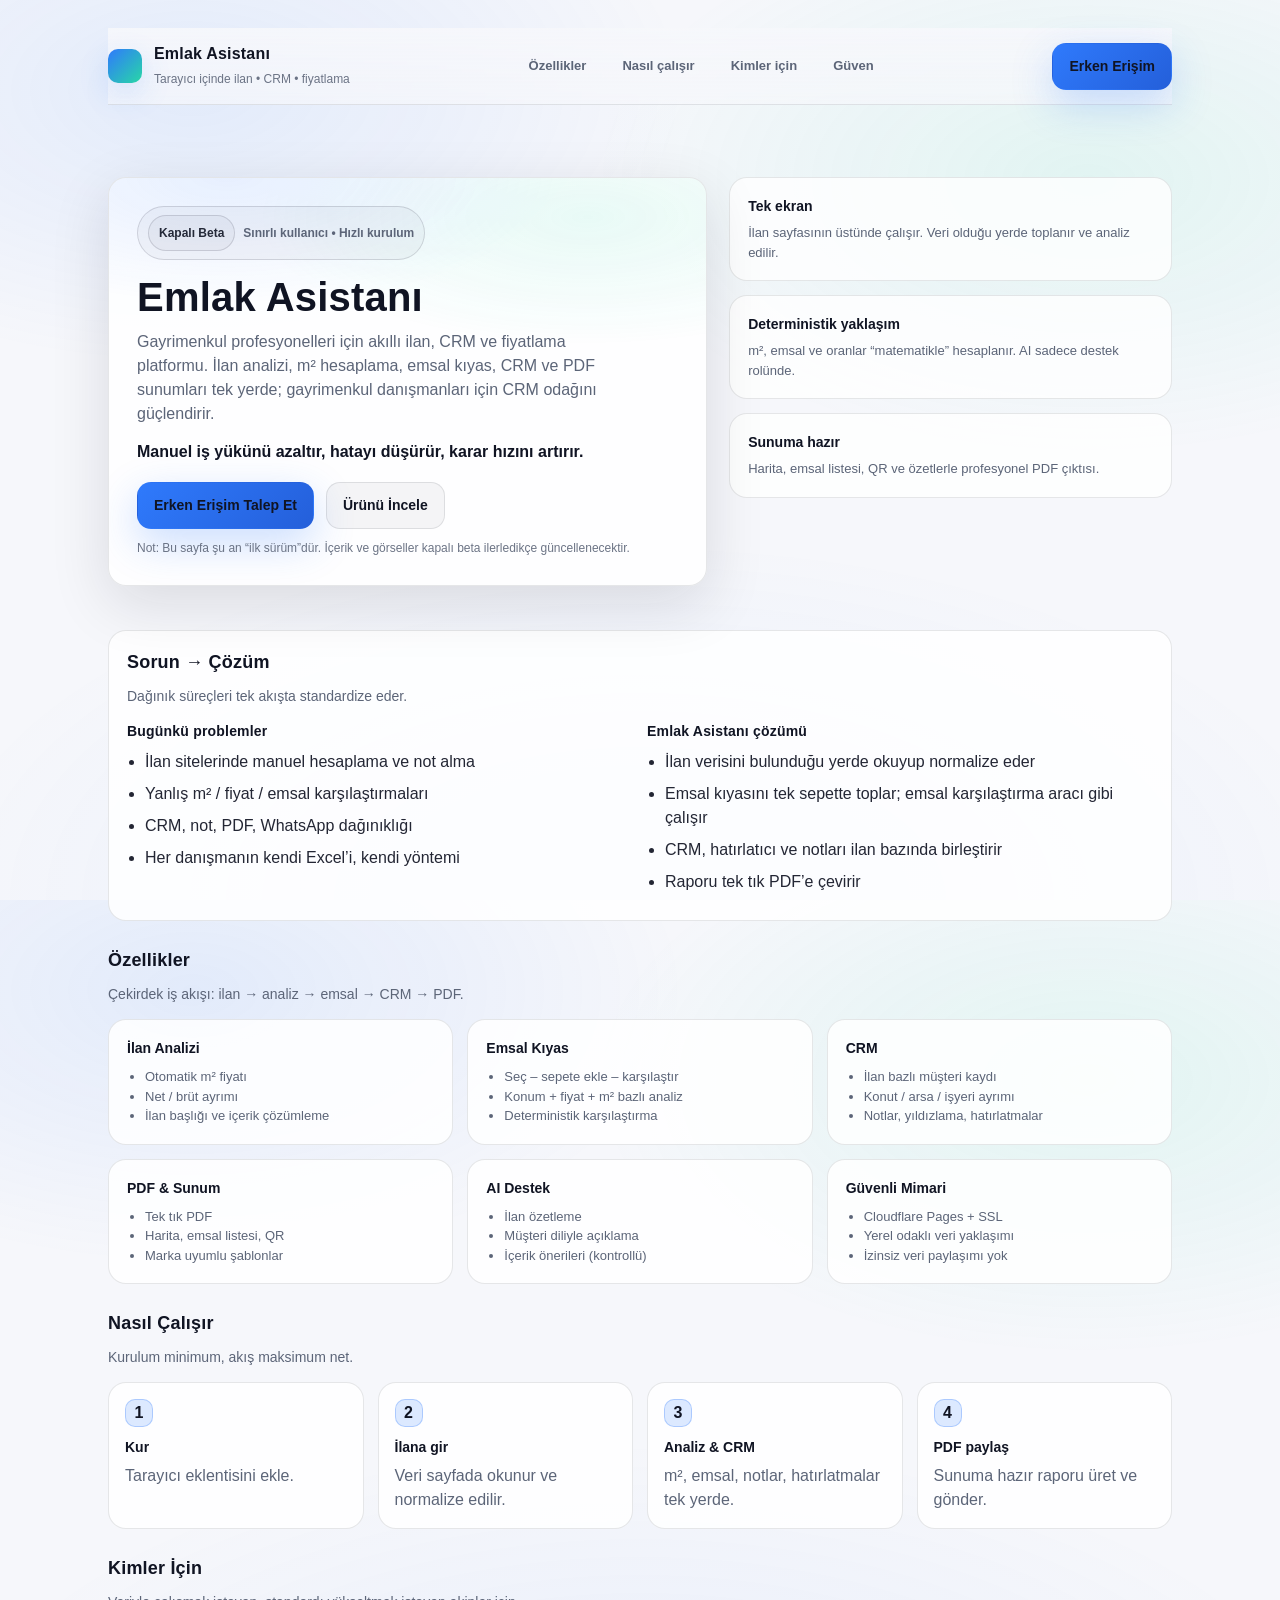
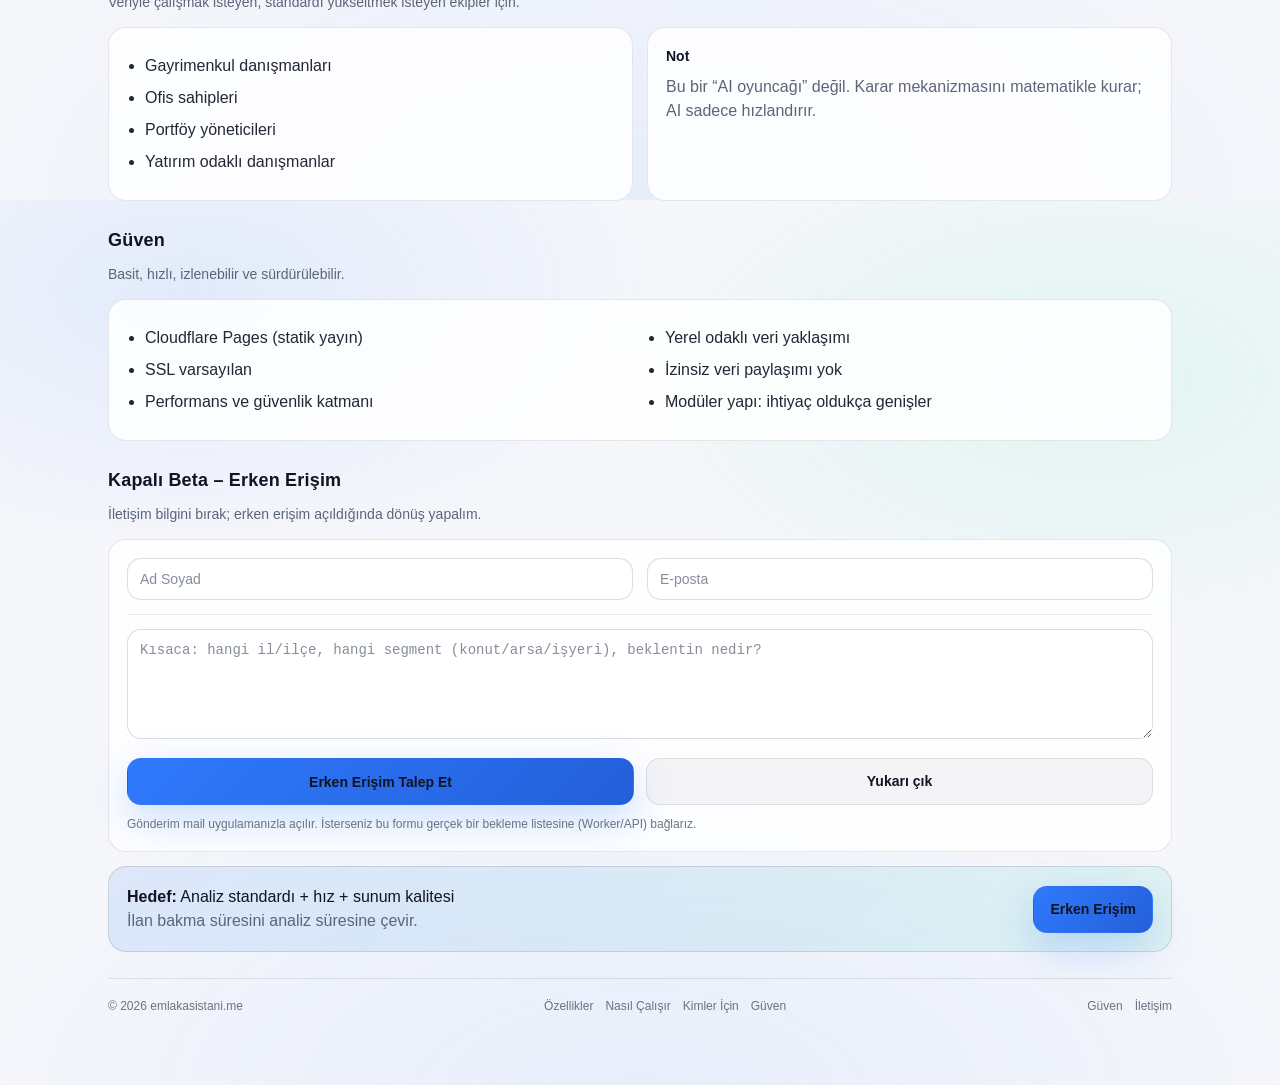
==== index.html @ 58b3f4b3 "Update index.html" ====
<!doctype html>
<html lang="tr">
<head>
  <meta charset="utf-8" />
  <meta name="viewport" content="width=device-width, initial-scale=1" />
  <title>Emlak Asistanı | Gayrimenkul Profesyonelleri için İlan, CRM ve Fiyatlama</title>
  <meta name="description" content="Emlak Asistanı: ilan analizi, m² hesaplama, emsal kıyas, CRM ve PDF sunumları tek yerde. Tarayıcı içinde, hızlı ve veri odaklı." />
  <link rel="canonical" href="https://emlakasistani.me/" />
  <meta name="robots" content="index,follow,max-image-preview:large" />
  <meta name="referrer" content="strict-origin-when-cross-origin" />
  <meta name="format-detection" content="telephone=no" />
  <link rel="alternate" href="https://emlakasistani.me/" hreflang="tr-TR" />
  <link rel="alternate" href="https://emlakasistani.me/" hreflang="x-default" />
  <meta property="og:locale" content="tr_TR" />
  <meta property="og:type" content="website" />
  <meta property="og:site_name" content="Emlak Asistanı" />
  <meta property="og:title" content="Emlak Asistanı | Gayrimenkul Profesyonelleri için İlan, CRM ve Fiyatlama" />
  <meta property="og:description" content="Emlak Asistanı: ilan analizi, m² hesaplama, emsal kıyas, CRM ve PDF sunumları tek yerde. Tarayıcı içinde, hızlı ve veri odaklı." />
  <meta property="og:url" content="https://emlakasistani.me/" />
  <meta property="og:image" content="https://emlakasistani.me/og.svg" />
  <meta property="og:image:type" content="image/svg+xml" />
  <meta property="og:image:width" content="1200" />
  <meta property="og:image:height" content="630" />
  <meta name="twitter:card" content="summary_large_image" />
  <meta name="twitter:title" content="Emlak Asistanı | Gayrimenkul Profesyonelleri için İlan, CRM ve Fiyatlama" />
  <meta name="twitter:description" content="Emlak Asistanı: ilan analizi, m² hesaplama, emsal kıyas, CRM ve PDF sunumları tek yerde. Tarayıcı içinde, hızlı ve veri odaklı." />
  <meta name="twitter:image" content="https://emlakasistani.me/og.svg" />
  <link rel="icon" href="/favicon.svg" type="image/svg+xml" />
  <link rel="icon" href="/favicon.ico" sizes="any" />
  <link rel="apple-touch-icon" href="/apple-touch-icon.svg" />
  <link rel="manifest" href="/site.webmanifest" />
  <meta name="theme-color" content="#f6f7fb" />
  <script type="application/ld+json">
    {
      "@context": "https://schema.org",
      "@type": "SoftwareApplication",
      "name": "Emlak Asistanı",
      "applicationCategory": "BusinessApplication",
      "operatingSystem": "Web",
      "description": "Emlak Asistanı: ilan analizi, m² hesaplama, emsal kıyas, CRM ve PDF sunumları tek yerde. Tarayıcı içinde, hızlı ve veri odaklı.",
      "url": "https://emlakasistani.me/",
      "offers": {
        "@type": "Offer",
        "price": "0",
        "priceCurrency": "TRY"
      },
      "publisher": {
        "@type": "Organization",
        "name": "Emlak Asistanı",
        "url": "https://emlakasistani.me/"
      }
    }
  </script>
  <style>
    :root{
      --bg:#f6f7fb;
      --card:#ffffff;
      --muted:#5c6578;
      --text:#101423;
      --line:rgba(16,20,35,.10);
      --accent:#2f7afc;
      --accent2:#28d7a6;
      --shadow:0 18px 60px rgba(16,20,35,.12);
      --radius:18px;
      --max:1100px;
    }
    *{box-sizing:border-box}
    html,body{height:100%}
    body{
      margin:0;
      font-family:-apple-system,BlinkMacSystemFont,"Segoe UI",Roboto,Arial,sans-serif;
      color:var(--text);
      background:
        radial-gradient(900px 500px at 15% 10%, rgba(47,122,252,.10), transparent 55%),
        radial-gradient(900px 500px at 85% 20%, rgba(40,215,166,.10), transparent 55%),
        radial-gradient(1200px 600px at 50% 100%, rgba(47,122,252,.08), transparent 60%),
        var(--bg);
      line-height:1.5;
    }
    a{color:inherit}
    .wrap{max-width:var(--max); margin:0 auto; padding:28px 18px 70px}
    header{
      display:flex; align-items:center; justify-content:space-between; gap:16px;
      position:sticky; top:0; z-index:20;
      padding:14px 0;
      backdrop-filter: blur(10px);
      background: linear-gradient(180deg, rgba(246,247,251,.92), rgba(246,247,251,.7));
      border-bottom:1px solid var(--line);
    }
    .brand{display:flex; align-items:center; gap:12px; text-decoration:none}
    .logo{
      width:34px; height:34px; border-radius:10px;
      background: linear-gradient(135deg, var(--accent), var(--accent2));
      box-shadow: 0 10px 30px rgba(47,122,252,.18);
    }
    .brand b{letter-spacing:.2px}
    nav{display:flex; gap:14px; align-items:center}
    nav a{
      text-decoration:none; color:var(--muted);
      font-weight:600; font-size:13px;
      padding:8px 10px; border-radius:12px;
      border:1px solid transparent;
    }
    nav a:hover{color:var(--text); border-color:var(--line); background:rgba(16,20,35,.04)}
    .btn{
      display:inline-flex; align-items:center; justify-content:center; gap:8px;
      text-decoration:none; font-weight:800;
      padding:12px 16px; border-radius:14px;
      border:1px solid var(--line);
      background: rgba(16,20,35,.04);
      color:var(--text);
      cursor:pointer;
      transition: transform .15s ease, background .15s ease, border-color .15s ease;
      font-size:14px;
      white-space:nowrap;
    }
    .btn:hover{transform: translateY(-1px); border-color:rgba(16,20,35,.22); background:rgba(16,20,35,.08)}
    .btn.primary{
      background: linear-gradient(135deg, var(--accent), #245fda);
      border-color: transparent;
      box-shadow: 0 14px 40px rgba(47,122,252,.25);
    }
    .btn.primary:hover{background: linear-gradient(135deg, #4a8bff, #245fda)}
    .hero{
      padding:46px 0 26px;
      display:grid; grid-template-columns: 1.15fr .85fr;
      gap:22px; align-items:stretch;
    }
    .hero-card{
      background: rgba(255,255,255,.85);
      border:1px solid var(--line);
      border-radius:var(--radius);
      box-shadow:var(--shadow);
      padding:28px;
      position:relative;
      overflow:hidden;
    }
    .hero-card:before{
      content:"";
      position:absolute; inset:-2px;
      background: radial-gradient(600px 240px at 20% 0%, rgba(47,122,252,.12), transparent 55%),
                  radial-gradient(600px 240px at 80% 10%, rgba(40,215,166,.12), transparent 55%);
      opacity:.85; pointer-events:none;
    }
    .hero-card > *{position:relative}
    .kicker{
      display:inline-flex; gap:8px; align-items:center;
      font-size:12px; font-weight:900;
      color:rgba(16,20,35,.85);
      padding:8px 10px; border-radius:999px;
      border:1px solid rgba(16,20,35,.14);
      background: rgba(16,20,35,.03);
      margin-bottom:14px;
    }
    h1{margin:0 0 10px; font-size:40px; line-height:1.15; letter-spacing:.2px}
    .sub{margin:0 0 14px; color:var(--muted); font-size:16px; max-width:56ch}
    .value{margin:0 0 18px; font-weight:800; font-size:16px}
    .cta-row{display:flex; gap:12px; flex-wrap:wrap; align-items:center}
    .note{margin:10px 0 0; color:rgba(92,101,120,.9); font-size:12px}
    .side{
      display:grid; gap:14px;
      align-content:start;
    }
    .mini{
      background: rgba(255,255,255,.8);
      border:1px solid var(--line);
      border-radius:var(--radius);
      padding:18px;
    }
    .mini h3{margin:0 0 6px; font-size:14px}
    .mini p{margin:0; color:var(--muted); font-size:13px}
    .grid{
      display:grid;
      grid-template-columns: repeat(12, 1fr);
      gap:14px;
      margin-top:18px;
    }
    section{margin-top:26px}
    .section-title{
      margin:0 0 10px;
      font-size:18px;
      letter-spacing:.2px;
    }
    .section-sub{margin:0 0 14px; color:var(--muted); font-size:14px}
    .panel{
      background: rgba(255,255,255,.85);
      border:1px solid var(--line);
      border-radius:var(--radius);
      padding:18px;
    }
    .two-col{display:grid; grid-template-columns:1fr 1fr; gap:14px}
    .list{margin:0; padding-left:18px; color:rgba(16,20,35,.92)}
    .list li{margin:8px 0}
    .muted{color:var(--muted)}
    .features{
      grid-column: 1 / -1;
      display:grid;
      grid-template-columns: repeat(3, 1fr);
      gap:14px;
    }
    .feat{
      background: rgba(255,255,255,.85);
      border:1px solid var(--line);
      border-radius:var(--radius);
      padding:18px;
    }
    .feat h3{margin:0 0 8px; font-size:14px}
    .feat ul{margin:0; padding-left:18px; color:var(--muted); font-size:13px}
    .quote{
      border-left:3px solid rgba(47,122,252,.65);
      padding:14px 14px 14px 16px;
      background: rgba(16,20,35,.04);
      border-radius: 14px;
      margin-top:12px;
      font-weight:900;
    }
    .steps{
      display:grid; grid-template-columns: repeat(4,1fr); gap:14px;
    }
    .step{background: rgba(255,255,255,.85); border:1px solid var(--line); border-radius:var(--radius); padding:16px}
    .step h3{margin:0; font-size:14px}
    .badge{
      display:inline-flex; align-items:center; justify-content:center;
      width:28px; height:28px; border-radius:10px;
      background: rgba(47,122,252,.16);
      border:1px solid rgba(47,122,252,.28);
      font-weight:900;
      margin-bottom:10px;
    }
    .cta2{
      display:flex; align-items:center; justify-content:space-between; gap:14px;
      padding:18px;
      background: linear-gradient(135deg, rgba(47,122,252,.12), rgba(40,215,166,.10));
      border:1px solid rgba(16,20,35,.12);
      border-radius:var(--radius);
    }
    footer{
      margin-top:26px;
      padding-top:18px;
      border-top:1px solid var(--line);
      display:flex; flex-wrap:wrap; gap:10px; align-items:center; justify-content:space-between;
      color:rgba(92,101,120,.9);
      font-size:12px;
    }
    .links{display:flex; gap:12px; flex-wrap:wrap}
    .links a{color:rgba(92,101,120,.9); text-decoration:none}
    .links a:hover{color:var(--text)}
    .small{font-size:12px; color:rgba(92,101,120,.9)}
    .pill{
      display:inline-flex; align-items:center; gap:8px;
      padding:8px 10px; border-radius:999px;
      border:1px solid rgba(16,20,35,.14);
      background: rgba(16,20,35,.03);
      color:rgba(16,20,35,.9);
      font-size:12px; font-weight:800;
    }
    .panel h3{margin:0; font-size:14px}
    .divider{height:1px; background:var(--line); margin:14px 0}
    .contact{
      display:grid; grid-template-columns: 1fr 1fr; gap:14px;
    }
    .input{
      width:100%;
      padding:12px 12px;
      border-radius:14px;
      border:1px solid rgba(16,20,35,.14);
      background: rgba(255,255,255,.9);
      color:var(--text);
      outline:none;
      font-size:14px;
    }
    .input::placeholder{color:rgba(92,101,120,.75)}
    .form-row{display:flex; gap:12px; flex-wrap:wrap}
    .form-row > *{flex:1}
    .msg{
      min-height:110px;
      resize:vertical;
    }
    @media (max-width: 980px){
      .hero{grid-template-columns:1fr; padding-top:28px}
      .features{grid-template-columns:1fr}
      .two-col{grid-template-columns:1fr}
      .steps{grid-template-columns:1fr 1fr}
      .contact{grid-template-columns:1fr}
      header{position:relative}
      nav{display:none}
      h1{font-size:34px}
    }
  </style>
</head>

<body>
  <div class="wrap">
    <header>
      <a class="brand" href="#top" aria-label="Emlak Asistanı">
        <span class="logo" aria-hidden="true"></span>
        <div>
          <b>Emlak Asistanı</b><br />
          <span class="small">Tarayıcı içinde ilan • CRM • fiyatlama</span>
        </div>
      </a>

      <nav aria-label="Ana Navigasyon">
        <a href="#ozellikler">Özellikler</a>
        <a href="#nasil-calisir">Nasıl çalışır</a>
        <a href="#kimler-icin">Kimler için</a>
        <a href="#guven">Güven</a>
      </nav>

      <a class="btn primary" href="#erken-erisim" aria-label="Emlak Asistanı erken erişim talebi">Erken Erişim</a>
    </header>

    <main id="top">
      <section class="hero">
        <div class="hero-card">
          <div class="kicker">
            <span class="pill">Kapalı Beta</span>
            <span class="muted">Sınırlı kullanıcı • Hızlı kurulum</span>
          </div>

          <h1>Emlak Asistanı</h1>
          <p class="sub">
            Gayrimenkul profesyonelleri için akıllı ilan, CRM ve fiyatlama platformu.
            İlan analizi, m² hesaplama, emsal kıyas, CRM ve PDF sunumları tek yerde; gayrimenkul danışmanları için CRM odağını güçlendirir.
          </p>

          <p class="value">Manuel iş yükünü azaltır, hatayı düşürür, karar hızını artırır.</p>

          <div class="cta-row">
            <a class="btn primary" href="#erken-erisim" aria-label="Emlak Asistanı erken erişim talebi">Erken Erişim Talep Et</a>
            <a class="btn" href="#ozellikler">Ürünü İncele</a>
          </div>
          <p class="note">Not: Bu sayfa şu an “ilk sürüm”dür. İçerik ve görseller kapalı beta ilerledikçe güncellenecektir.</p>
        </div>

        <aside class="side" aria-label="Hızlı özet">
          <div class="mini">
            <h3>Tek ekran</h3>
            <p>İlan sayfasının üstünde çalışır. Veri olduğu yerde toplanır ve analiz edilir.</p>
          </div>
          <div class="mini">
            <h3>Deterministik yaklaşım</h3>
            <p>m², emsal ve oranlar “matematikle” hesaplanır. AI sadece destek rolünde.</p>
          </div>
          <div class="mini">
            <h3>Sunuma hazır</h3>
            <p>Harita, emsal listesi, QR ve özetlerle profesyonel PDF çıktısı.</p>
          </div>
        </aside>
      </section>

      <section class="grid" id="problem-cozum">
        <div class="panel" style="grid-column: 1 / -1;">
          <h2 class="section-title">Sorun → Çözüm</h2>
          <p class="section-sub">Dağınık süreçleri tek akışta standardize eder.</p>

          <div class="two-col">
            <div>
              <h3 class="section-title" style="font-size:14px; margin-top:0;">Bugünkü problemler</h3>
              <ul class="list">
                <li>İlan sitelerinde manuel hesaplama ve not alma</li>
                <li>Yanlış m² / fiyat / emsal karşılaştırmaları</li>
                <li>CRM, not, PDF, WhatsApp dağınıklığı</li>
                <li>Her danışmanın kendi Excel’i, kendi yöntemi</li>
              </ul>
            </div>
            <div>
              <h3 class="section-title" style="font-size:14px; margin-top:0;">Emlak Asistanı çözümü</h3>
              <ul class="list">
                <li>İlan verisini bulunduğu yerde okuyup normalize eder</li>
                <li>Emsal kıyasını tek sepette toplar; emsal karşılaştırma aracı gibi çalışır</li>
                <li>CRM, hatırlatıcı ve notları ilan bazında birleştirir</li>
                <li>Raporu tek tık PDF’e çevirir</li>
              </ul>
            </div>
          </div>
        </div>
      </section>

      <section id="ozellikler">
        <h2 class="section-title">Özellikler</h2>
        <p class="section-sub">Çekirdek iş akışı: ilan → analiz → emsal → CRM → PDF.</p>

        <div class="features">
          <div class="feat">
            <h3>İlan Analizi</h3>
            <ul>
              <li>Otomatik m² fiyatı</li>
              <li>Net / brüt ayrımı</li>
              <li>İlan başlığı ve içerik çözümleme</li>
            </ul>
          </div>

          <div class="feat">
            <h3>Emsal Kıyas</h3>
            <ul>
              <li>Seç – sepete ekle – karşılaştır</li>
              <li>Konum + fiyat + m² bazlı analiz</li>
              <li>Deterministik karşılaştırma</li>
            </ul>
          </div>

          <div class="feat">
            <h3>CRM</h3>
            <ul>
              <li>İlan bazlı müşteri kaydı</li>
              <li>Konut / arsa / işyeri ayrımı</li>
              <li>Notlar, yıldızlama, hatırlatmalar</li>
            </ul>
          </div>

          <div class="feat">
            <h3>PDF & Sunum</h3>
            <ul>
              <li>Tek tık PDF</li>
              <li>Harita, emsal listesi, QR</li>
              <li>Marka uyumlu şablonlar</li>
            </ul>
          </div>

          <div class="feat">
            <h3>AI Destek</h3>
            <ul>
              <li>İlan özetleme</li>
              <li>Müşteri diliyle açıklama</li>
              <li>İçerik önerileri (kontrollü)</li>
            </ul>
          </div>

          <div class="feat">
            <h3>Güvenli Mimari</h3>
            <ul>
              <li>Cloudflare Pages + SSL</li>
              <li>Yerel odaklı veri yaklaşımı</li>
              <li>İzinsiz veri paylaşımı yok</li>
            </ul>
          </div>
        </div>
      </section>

      <section id="nasil-calisir">
        <h2 class="section-title">Nasıl Çalışır</h2>
        <p class="section-sub">Kurulum minimum, akış maksimum net.</p>

        <div class="steps">
          <div class="step">
            <div class="badge">1</div>
            <h3>Kur</h3>
            <p class="muted" style="margin:6px 0 0;">Tarayıcı eklentisini ekle.</p>
          </div>
          <div class="step">
            <div class="badge">2</div>
            <h3>İlana gir</h3>
            <p class="muted" style="margin:6px 0 0;">Veri sayfada okunur ve normalize edilir.</p>
          </div>
          <div class="step">
            <div class="badge">3</div>
            <h3>Analiz & CRM</h3>
            <p class="muted" style="margin:6px 0 0;">m², emsal, notlar, hatırlatmalar tek yerde.</p>
          </div>
          <div class="step">
            <div class="badge">4</div>
            <h3>PDF paylaş</h3>
            <p class="muted" style="margin:6px 0 0;">Sunuma hazır raporu üret ve gönder.</p>
          </div>
        </div>
      </section>

      <section id="kimler-icin">
        <h2 class="section-title">Kimler İçin</h2>
        <p class="section-sub">Veriyle çalışmak isteyen, standardı yükseltmek isteyen ekipler için.</p>

        <div class="two-col">
          <div class="panel">
            <ul class="list" style="margin:0;">
              <li>Gayrimenkul danışmanları</li>
              <li>Ofis sahipleri</li>
              <li>Portföy yöneticileri</li>
              <li>Yatırım odaklı danışmanlar</li>
            </ul>
          </div>
          <div class="panel">
            <h3>Not</h3>
            <p class="muted" style="margin:8px 0 0;">
              Bu bir “AI oyuncağı” değil. Karar mekanizmasını matematikle kurar; AI sadece hızlandırır.
            </p>
          </div>
        </div>
      </section>

      <section id="guven">
        <h2 class="section-title">Güven</h2>
        <p class="section-sub">Basit, hızlı, izlenebilir ve sürdürülebilir.</p>

        <div class="panel">
          <div class="two-col">
            <div>
              <ul class="list" style="margin:0;">
                <li>Cloudflare Pages (statik yayın)</li>
                <li>SSL varsayılan</li>
                <li>Performans ve güvenlik katmanı</li>
              </ul>
            </div>
            <div>
              <ul class="list" style="margin:0;">
                <li>Yerel odaklı veri yaklaşımı</li>
                <li>İzinsiz veri paylaşımı yok</li>
                <li>Modüler yapı: ihtiyaç oldukça genişler</li>
              </ul>
            </div>
          </div>
        </div>
      </section>

      <section id="erken-erisim">
        <h2 class="section-title">Kapalı Beta – Erken Erişim</h2>
        <p class="section-sub">İletişim bilgini bırak; erken erişim açıldığında dönüş yapalım.</p>

        <!-- Basit form: şimdilik mailto. İstersen sonra gerçek waitlist endpoint'e bağlarız. -->
        <div class="panel">
          <form action="mailto:info@emlakasistani.me" method="post" enctype="text/plain">
            <div class="contact">
              <input class="input" name="name" placeholder="Ad Soyad" />
              <input class="input" name="email" placeholder="E-posta" />
            </div>
            <div class="divider"></div>
            <textarea class="input msg" name="message" placeholder="Kısaca: hangi il/ilçe, hangi segment (konut/arsa/işyeri), beklentin nedir?"></textarea>
            <div class="form-row" style="margin-top:12px;">
              <button class="btn primary" type="submit" aria-label="Emlak Asistanı erken erişim talebi">Erken Erişim Talep Et</button>
              <a class="btn" href="#top">Yukarı çık</a>
            </div>
            <p class="note">Gönderim mail uygulamanızla açılır. İsterseniz bu formu gerçek bir bekleme listesine (Worker/API) bağlarız.</p>
          </form>
        </div>

        <div class="cta2" style="margin-top:14px;">
          <div>
            <b>Hedef:</b> Analiz standardı + hız + sunum kalitesi<br />
            <span class="muted">İlan bakma süresini analiz süresine çevir.</span>
          </div>
          <a class="btn primary" href="#erken-erisim" aria-label="Emlak Asistanı erken erişim talebi">Erken Erişim</a>
        </div>
      </section>
    </main>

    <footer>
      <div>© <span id="y"></span> emlakasistani.me</div>
      <div class="links" aria-label="Hızlı Linkler">
        <a href="#ozellikler">Özellikler</a>
        <a href="#nasil-calisir">Nasıl Çalışır</a>
        <a href="#kimler-icin">Kimler İçin</a>
        <a href="#guven">Güven</a>
      </div>
      <div class="links">
        <a href="#guven">Güven</a>
        <a href="#erken-erisim">İletişim</a>
      </div>
    </footer>
  </div>

  <script>
    document.getElementById("y").textContent = new Date().getFullYear();
  </script>
  <noscript>
    <p>Emlak Asistanı, gayrimenkul profesyonelleri için ilan analizi, emsal karşılaştırma ve CRM aracıdır.</p>
  </noscript>
</body>
</html>
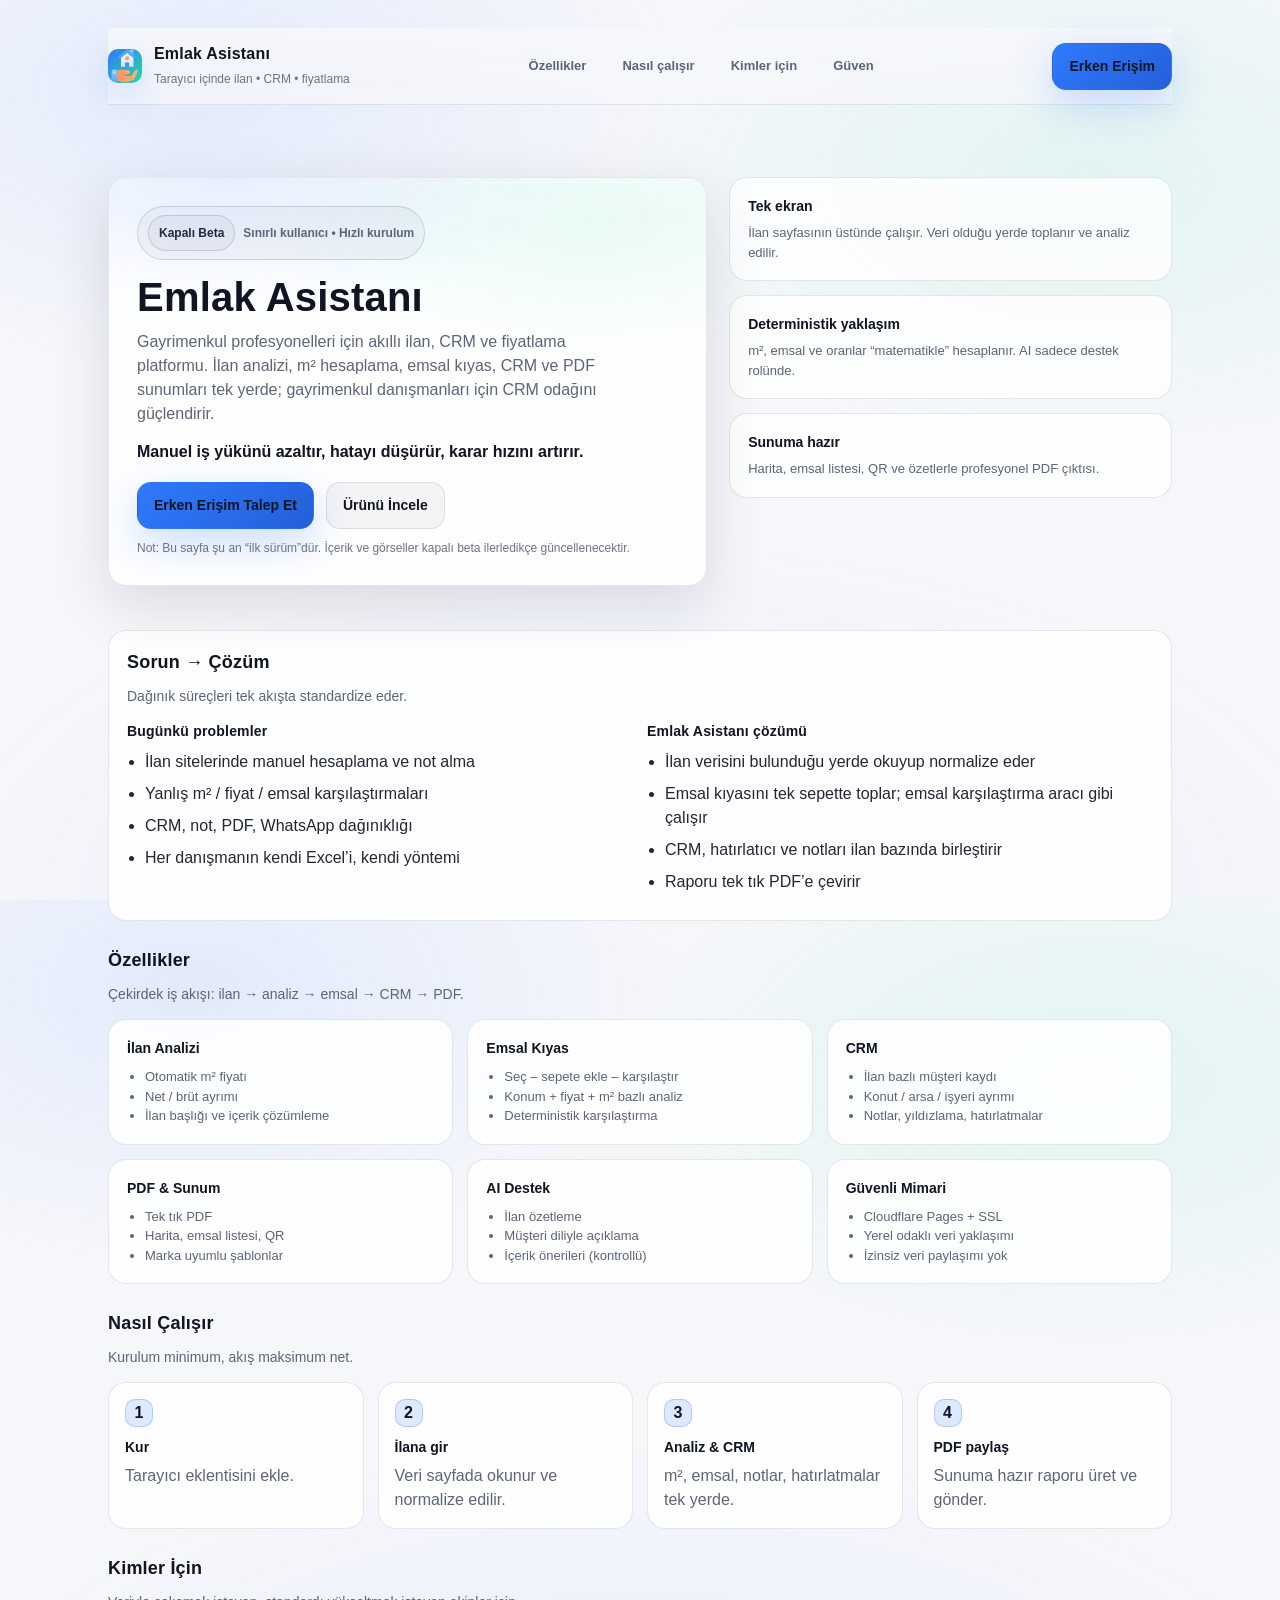
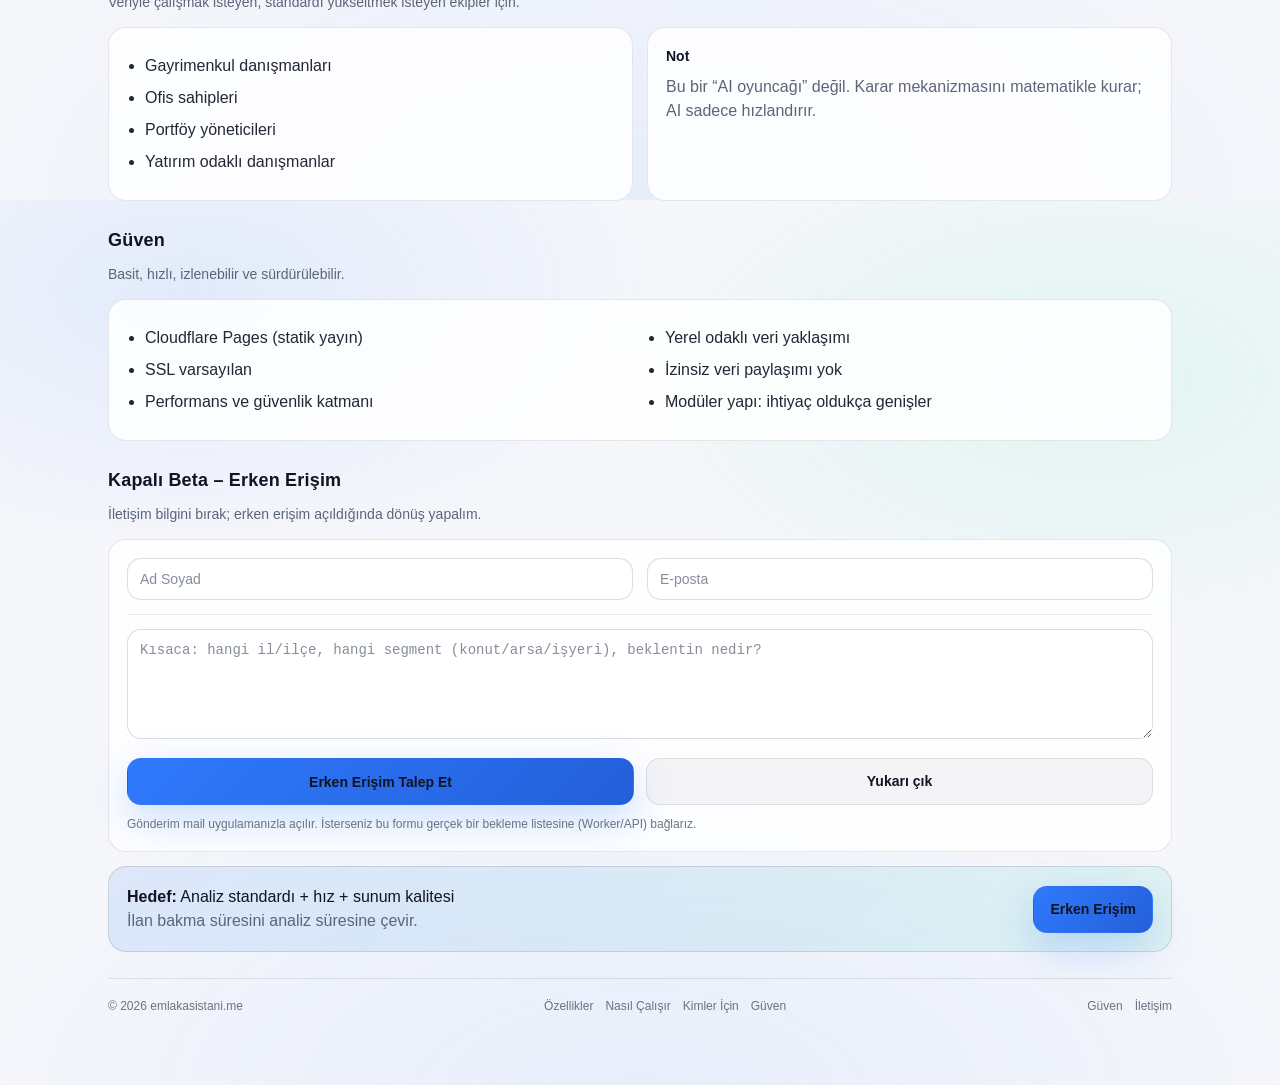
==== commit 81b99ec4: "Replace logo span with image in header" ====
--- a/index.html
+++ b/index.html
@@ -293,7 +293,7 @@
   <div class="wrap">
     <header>
       <a class="brand" href="#top" aria-label="Emlak Asistanı">
-        <span class="logo" aria-hidden="true"></span>
+        <img class="logo" src="/favicon.ico" alt="Emlak Asistanı logosu" width="34" height="34" />
         <div>
           <b>Emlak Asistanı</b><br />
           <span class="small">Tarayıcı içinde ilan • CRM • fiyatlama</span>
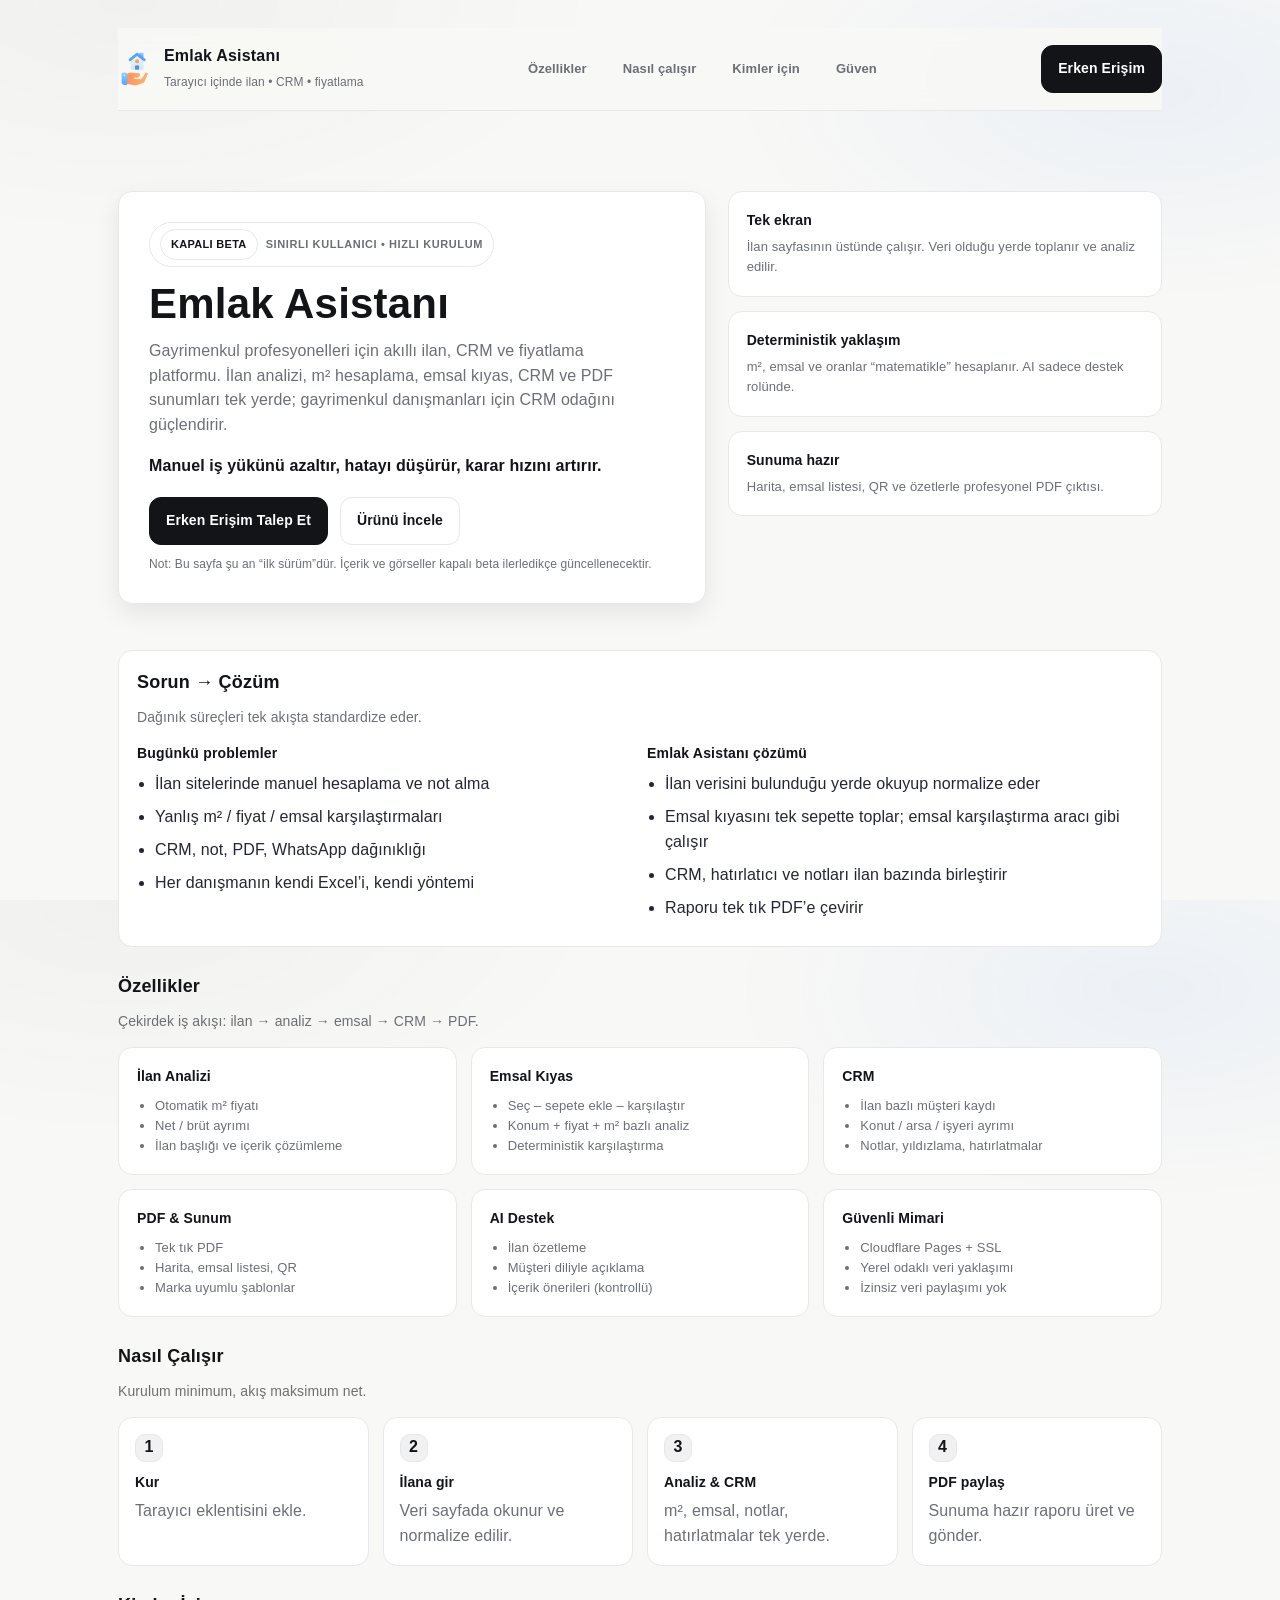
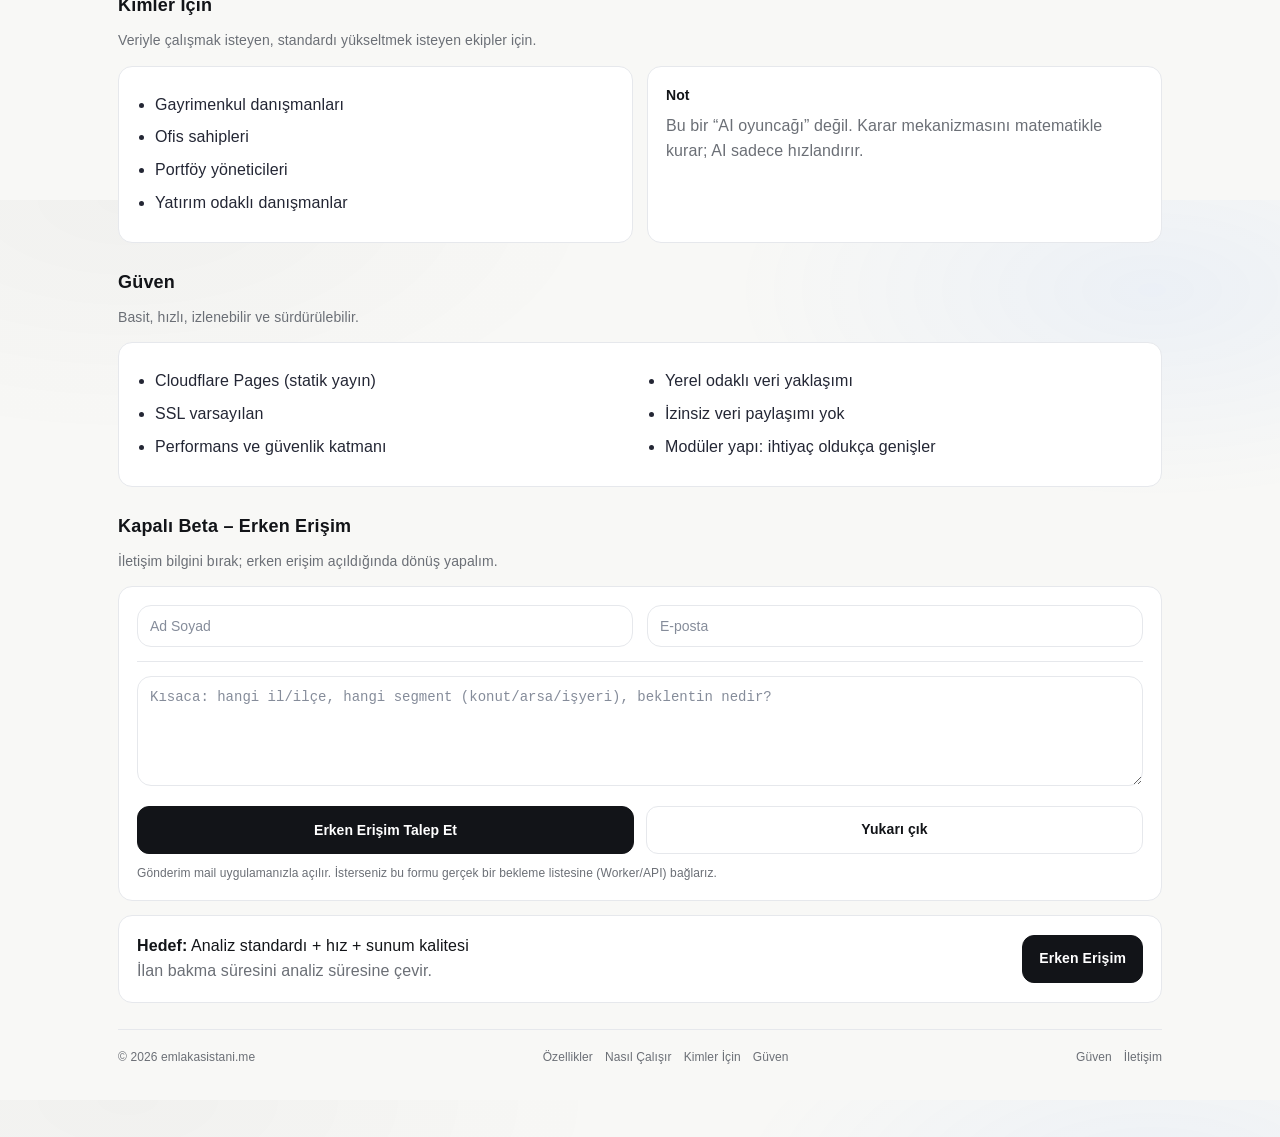
==== commit 658ceed8: "Refactor styles in index.html for design consistency Updated various CSS variables and styles for im" ====
--- a/index.html
+++ b/index.html
@@ -53,116 +53,111 @@
   </script>
   <style>
     :root{
-      --bg:#f6f7fb;
+      --bg:#f8f8f6;
       --card:#ffffff;
-      --muted:#5c6578;
-      --text:#101423;
-      --line:rgba(16,20,35,.10);
-      --accent:#2f7afc;
-      --accent2:#28d7a6;
-      --shadow:0 18px 60px rgba(16,20,35,.12);
-      --radius:18px;
-      --max:1100px;
+      --muted:#6b6f76;
+      --text:#121418;
+      --line:#e6e8ec;
+      --accent:#121418;
+      --accent2:#2f7afc;
+      --shadow:0 10px 24px rgba(18,20,24,.08);
+      --radius:14px;
+      --max:1080px;
     }
     *{box-sizing:border-box}
     html,body{height:100%}
     body{
       margin:0;
-      font-family:-apple-system,BlinkMacSystemFont,"Segoe UI",Roboto,Arial,sans-serif;
+      font-family:"Space Grotesk","Sora","IBM Plex Sans","Helvetica Neue",sans-serif;
       color:var(--text);
       background:
-        radial-gradient(900px 500px at 15% 10%, rgba(47,122,252,.10), transparent 55%),
-        radial-gradient(900px 500px at 85% 20%, rgba(40,215,166,.10), transparent 55%),
-        radial-gradient(1200px 600px at 50% 100%, rgba(47,122,252,.08), transparent 60%),
+        radial-gradient(800px 400px at 10% 0%, rgba(18,20,24,.03), transparent 60%),
+        radial-gradient(700px 350px at 90% 10%, rgba(47,122,252,.06), transparent 60%),
         var(--bg);
-      line-height:1.5;
+      line-height:1.55;
+      letter-spacing:.1px;
     }
     a{color:inherit}
     .wrap{max-width:var(--max); margin:0 auto; padding:28px 18px 70px}
     header{
       display:flex; align-items:center; justify-content:space-between; gap:16px;
       position:sticky; top:0; z-index:20;
-      padding:14px 0;
-      backdrop-filter: blur(10px);
-      background: linear-gradient(180deg, rgba(246,247,251,.92), rgba(246,247,251,.7));
+      padding:16px 0;
+      backdrop-filter: blur(8px);
+      background: rgba(248,248,246,.86);
       border-bottom:1px solid var(--line);
     }
     .brand{display:flex; align-items:center; gap:12px; text-decoration:none}
     .logo{
       width:34px; height:34px; border-radius:10px;
-      background: linear-gradient(135deg, var(--accent), var(--accent2));
-      box-shadow: 0 10px 30px rgba(47,122,252,.18);
+      background:none;
+      box-shadow:none;
     }
     .brand b{letter-spacing:.2px}
     nav{display:flex; gap:14px; align-items:center}
     nav a{
       text-decoration:none; color:var(--muted);
       font-weight:600; font-size:13px;
-      padding:8px 10px; border-radius:12px;
+      padding:8px 10px; border-radius:10px;
       border:1px solid transparent;
     }
-    nav a:hover{color:var(--text); border-color:var(--line); background:rgba(16,20,35,.04)}
+    nav a:hover{color:var(--text); border-color:var(--line); background:rgba(18,20,24,.04)}
     .btn{
       display:inline-flex; align-items:center; justify-content:center; gap:8px;
       text-decoration:none; font-weight:800;
-      padding:12px 16px; border-radius:14px;
-      border:1px solid var(--line);
-      background: rgba(16,20,35,.04);
+      padding:12px 16px; border-radius:12px;
+      border:1px solid var(--line);
+      background: transparent;
       color:var(--text);
       cursor:pointer;
       transition: transform .15s ease, background .15s ease, border-color .15s ease;
       font-size:14px;
       white-space:nowrap;
     }
-    .btn:hover{transform: translateY(-1px); border-color:rgba(16,20,35,.22); background:rgba(16,20,35,.08)}
+    .btn:hover{transform: translateY(-1px); border-color:#cfd3da; background:rgba(18,20,24,.04)}
     .btn.primary{
-      background: linear-gradient(135deg, var(--accent), #245fda);
-      border-color: transparent;
-      box-shadow: 0 14px 40px rgba(47,122,252,.25);
-    }
-    .btn.primary:hover{background: linear-gradient(135deg, #4a8bff, #245fda)}
+      background: var(--accent);
+      border-color: var(--accent);
+      color:#ffffff;
+      box-shadow:none;
+    }
+    .btn.primary:hover{background:#0b0c0f; border-color:#0b0c0f}
     .hero{
-      padding:46px 0 26px;
+      padding:54px 0 28px;
       display:grid; grid-template-columns: 1.15fr .85fr;
       gap:22px; align-items:stretch;
     }
     .hero-card{
-      background: rgba(255,255,255,.85);
+      background: var(--card);
       border:1px solid var(--line);
       border-radius:var(--radius);
       box-shadow:var(--shadow);
-      padding:28px;
+      padding:30px;
       position:relative;
       overflow:hidden;
     }
-    .hero-card:before{
-      content:"";
-      position:absolute; inset:-2px;
-      background: radial-gradient(600px 240px at 20% 0%, rgba(47,122,252,.12), transparent 55%),
-                  radial-gradient(600px 240px at 80% 10%, rgba(40,215,166,.12), transparent 55%);
-      opacity:.85; pointer-events:none;
-    }
-    .hero-card > *{position:relative}
     .kicker{
       display:inline-flex; gap:8px; align-items:center;
-      font-size:12px; font-weight:900;
-      color:rgba(16,20,35,.85);
-      padding:8px 10px; border-radius:999px;
-      border:1px solid rgba(16,20,35,.14);
-      background: rgba(16,20,35,.03);
+      font-size:11px; font-weight:800;
+      color:var(--text);
+      padding:6px 10px; border-radius:999px;
+      border:1px solid var(--line);
+      background: transparent;
+      text-transform:uppercase;
+      letter-spacing:.6px;
       margin-bottom:14px;
     }
-    h1{margin:0 0 10px; font-size:40px; line-height:1.15; letter-spacing:.2px}
-    .sub{margin:0 0 14px; color:var(--muted); font-size:16px; max-width:56ch}
+    h1{margin:0 0 12px; font-size:42px; line-height:1.1; letter-spacing:.2px}
+    .sub{margin:0 0 16px; color:var(--muted); font-size:16px; max-width:56ch}
     .value{margin:0 0 18px; font-weight:800; font-size:16px}
     .cta-row{display:flex; gap:12px; flex-wrap:wrap; align-items:center}
-    .note{margin:10px 0 0; color:rgba(92,101,120,.9); font-size:12px}
+    .note{margin:10px 0 0; color:var(--muted); font-size:12px}
     .side{
       display:grid; gap:14px;
       align-content:start;
     }
     .mini{
-      background: rgba(255,255,255,.8);
+      background: var(--card);
       border:1px solid var(--line);
       border-radius:var(--radius);
       padding:18px;
@@ -183,7 +178,7 @@
     }
     .section-sub{margin:0 0 14px; color:var(--muted); font-size:14px}
     .panel{
-      background: rgba(255,255,255,.85);
+      background: var(--card);
       border:1px solid var(--line);
       border-radius:var(--radius);
       padding:18px;
@@ -199,7 +194,7 @@
       gap:14px;
     }
     .feat{
-      background: rgba(255,255,255,.85);
+      background: var(--card);
       border:1px solid var(--line);
       border-radius:var(--radius);
       padding:18px;
@@ -207,31 +202,31 @@
     .feat h3{margin:0 0 8px; font-size:14px}
     .feat ul{margin:0; padding-left:18px; color:var(--muted); font-size:13px}
     .quote{
-      border-left:3px solid rgba(47,122,252,.65);
+      border-left:3px solid var(--accent2);
       padding:14px 14px 14px 16px;
-      background: rgba(16,20,35,.04);
-      border-radius: 14px;
+      background: rgba(18,20,24,.03);
+      border-radius: 12px;
       margin-top:12px;
       font-weight:900;
     }
     .steps{
       display:grid; grid-template-columns: repeat(4,1fr); gap:14px;
     }
-    .step{background: rgba(255,255,255,.85); border:1px solid var(--line); border-radius:var(--radius); padding:16px}
+    .step{background: var(--card); border:1px solid var(--line); border-radius:var(--radius); padding:16px}
     .step h3{margin:0; font-size:14px}
     .badge{
       display:inline-flex; align-items:center; justify-content:center;
       width:28px; height:28px; border-radius:10px;
-      background: rgba(47,122,252,.16);
-      border:1px solid rgba(47,122,252,.28);
+      background: rgba(18,20,24,.06);
+      border:1px solid var(--line);
       font-weight:900;
       margin-bottom:10px;
     }
     .cta2{
       display:flex; align-items:center; justify-content:space-between; gap:14px;
       padding:18px;
-      background: linear-gradient(135deg, rgba(47,122,252,.12), rgba(40,215,166,.10));
-      border:1px solid rgba(16,20,35,.12);
+      background: var(--card);
+      border:1px solid var(--line);
       border-radius:var(--radius);
     }
     footer{
@@ -239,20 +234,21 @@
       padding-top:18px;
       border-top:1px solid var(--line);
       display:flex; flex-wrap:wrap; gap:10px; align-items:center; justify-content:space-between;
-      color:rgba(92,101,120,.9);
+      color:var(--muted);
       font-size:12px;
     }
     .links{display:flex; gap:12px; flex-wrap:wrap}
-    .links a{color:rgba(92,101,120,.9); text-decoration:none}
+    .links a{color:var(--muted); text-decoration:none}
     .links a:hover{color:var(--text)}
-    .small{font-size:12px; color:rgba(92,101,120,.9)}
+    .small{font-size:12px; color:var(--muted)}
     .pill{
       display:inline-flex; align-items:center; gap:8px;
-      padding:8px 10px; border-radius:999px;
-      border:1px solid rgba(16,20,35,.14);
-      background: rgba(16,20,35,.03);
-      color:rgba(16,20,35,.9);
-      font-size:12px; font-weight:800;
+      padding:6px 10px; border-radius:999px;
+      border:1px solid var(--line);
+      background: #ffffff;
+      color:var(--text);
+      font-size:11px; font-weight:800;
+      letter-spacing:.3px;
     }
     .panel h3{margin:0; font-size:14px}
     .divider{height:1px; background:var(--line); margin:14px 0}
@@ -263,8 +259,8 @@
       width:100%;
       padding:12px 12px;
       border-radius:14px;
-      border:1px solid rgba(16,20,35,.14);
-      background: rgba(255,255,255,.9);
+      border:1px solid var(--line);
+      background: #ffffff;
       color:var(--text);
       outline:none;
       font-size:14px;
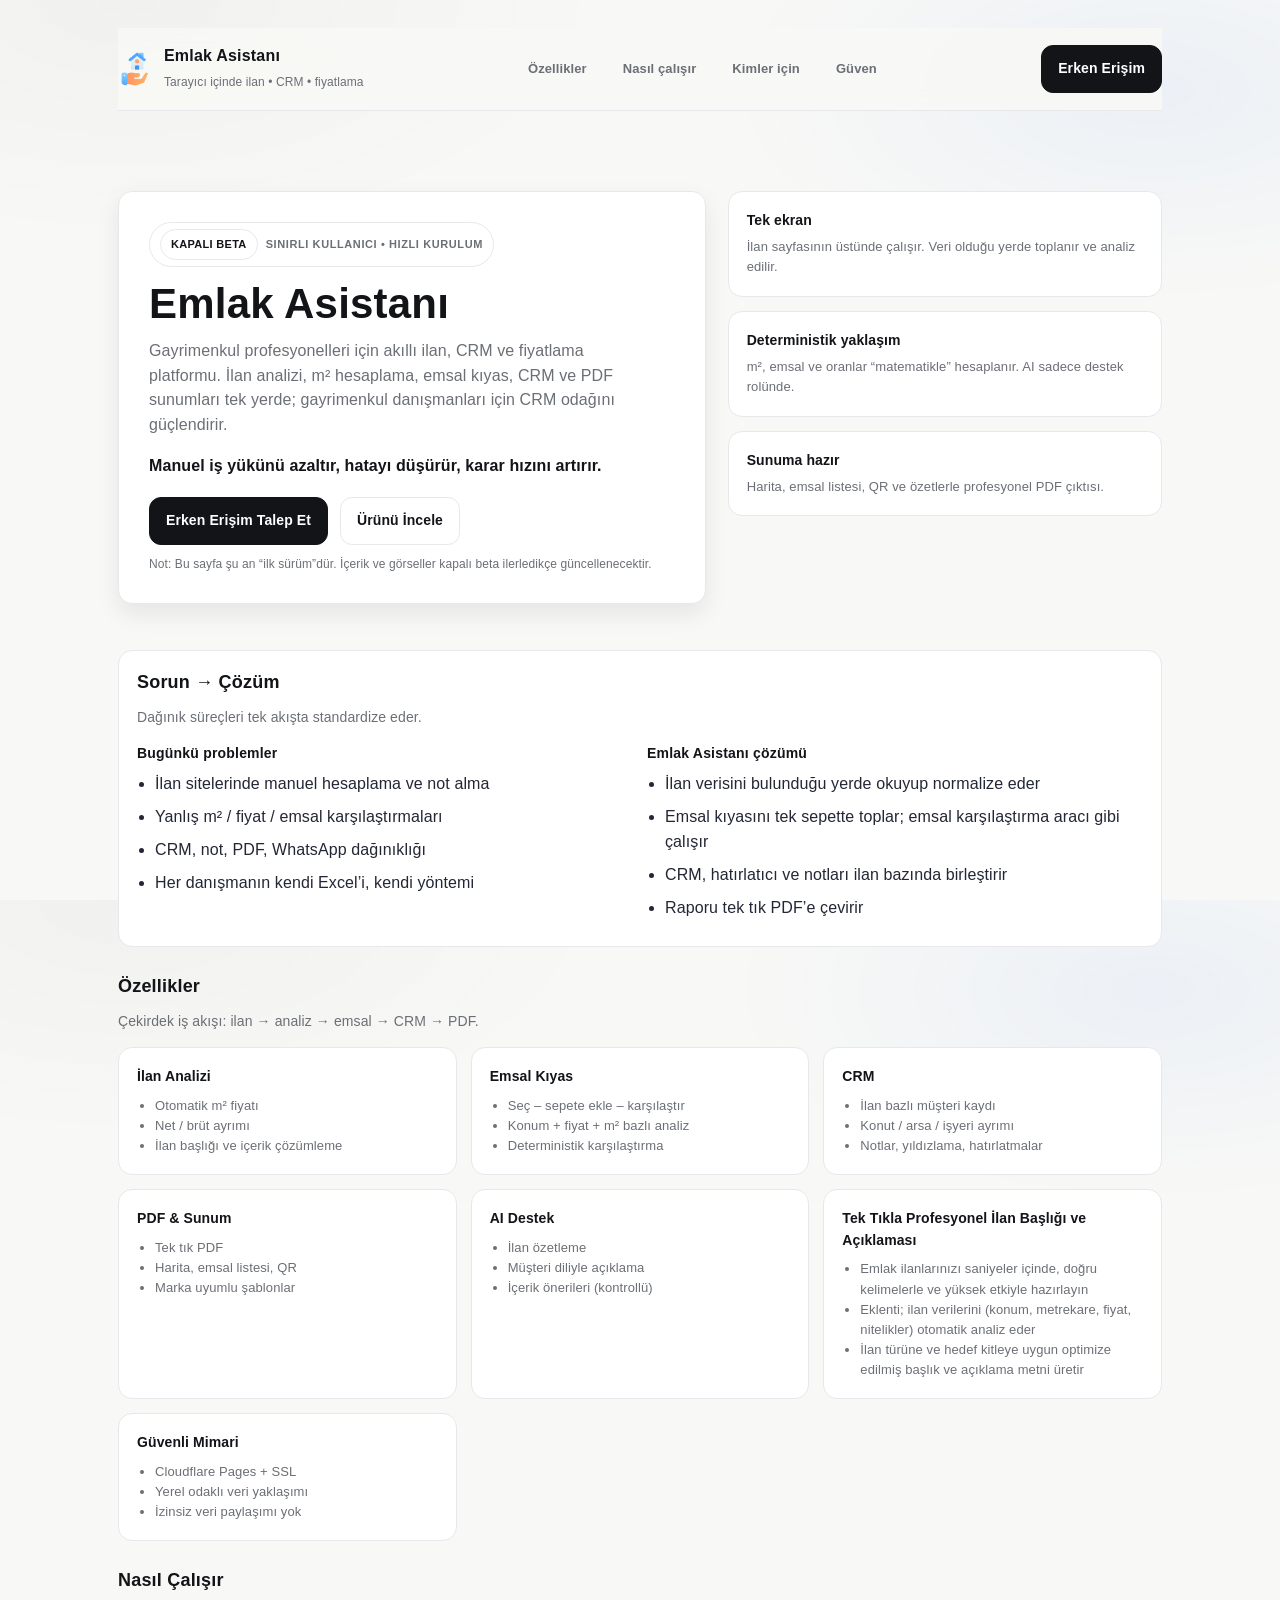
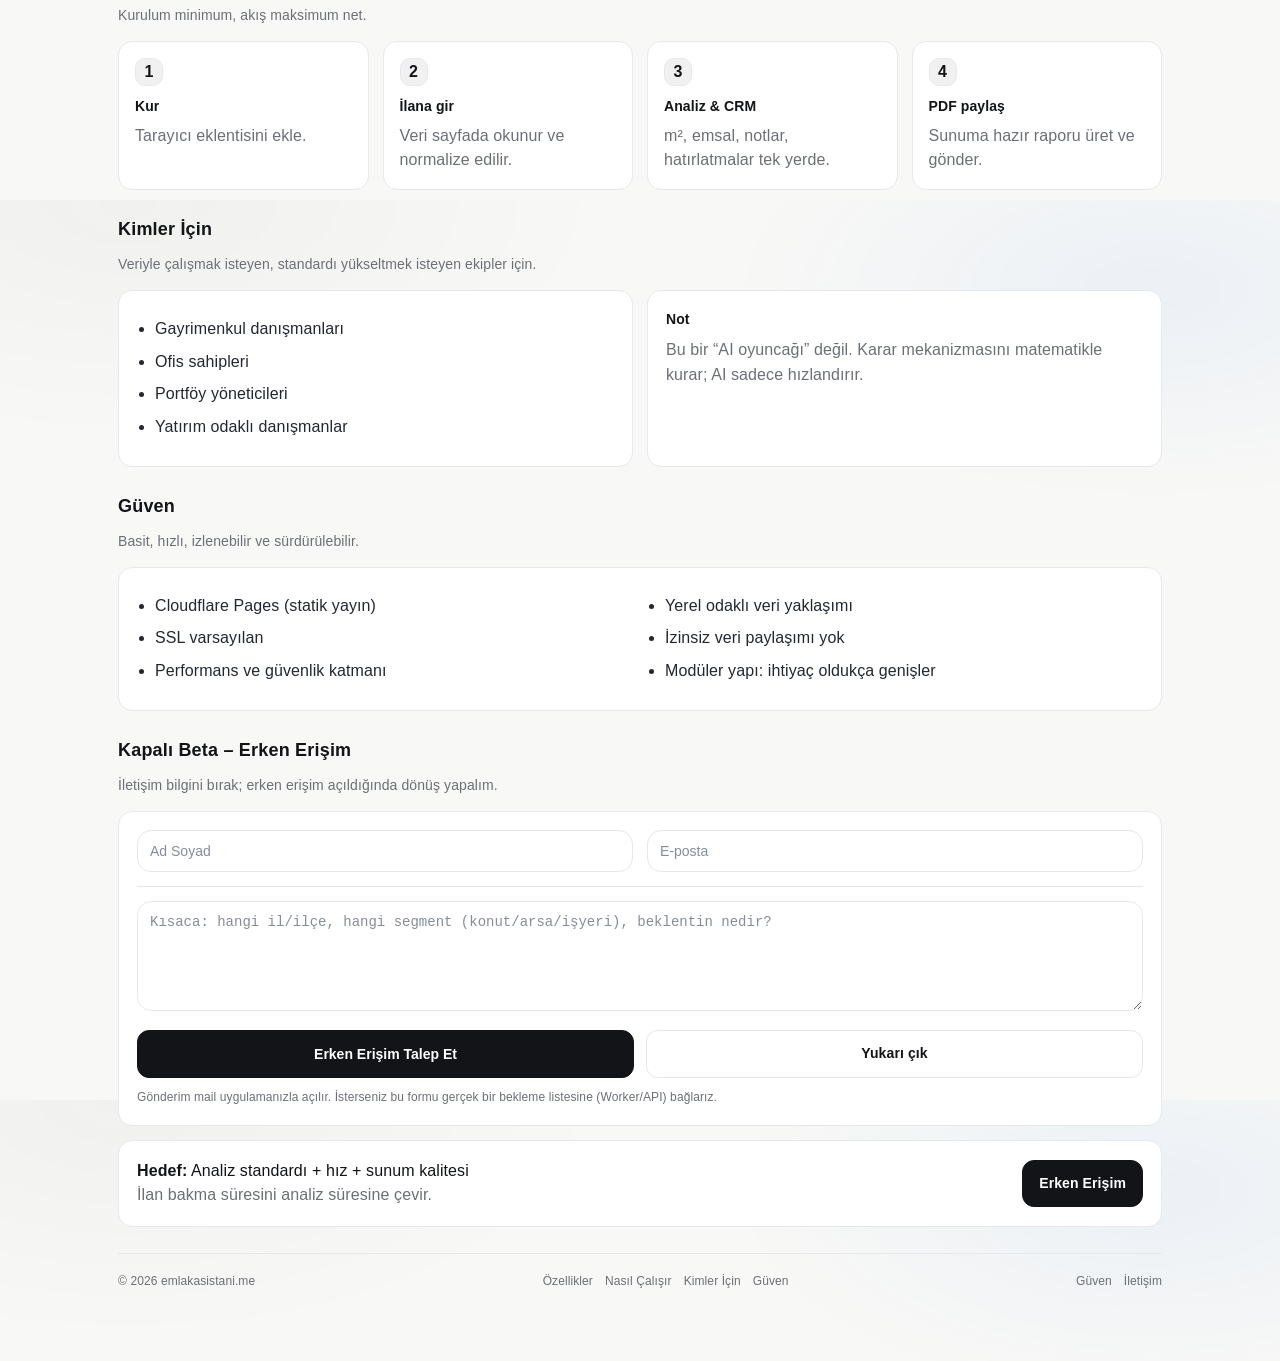
==== commit 8a0f1066: "Add features section with professional listing details" ====
--- a/index.html
+++ b/index.html
@@ -424,6 +424,15 @@
           </div>
 
           <div class="feat">
+            <h3>Tek Tıkla Profesyonel İlan Başlığı ve Açıklaması</h3>
+            <ul>
+              <li>Emlak ilanlarınızı saniyeler içinde, doğru kelimelerle ve yüksek etkiyle hazırlayın</li>
+              <li>Eklenti; ilan verilerini (konum, metrekare, fiyat, nitelikler) otomatik analiz eder</li>
+              <li>İlan türüne ve hedef kitleye uygun optimize edilmiş başlık ve açıklama metni üretir</li>
+            </ul>
+          </div>
+
+          <div class="feat">
             <h3>Güvenli Mimari</h3>
             <ul>
               <li>Cloudflare Pages + SSL</li>
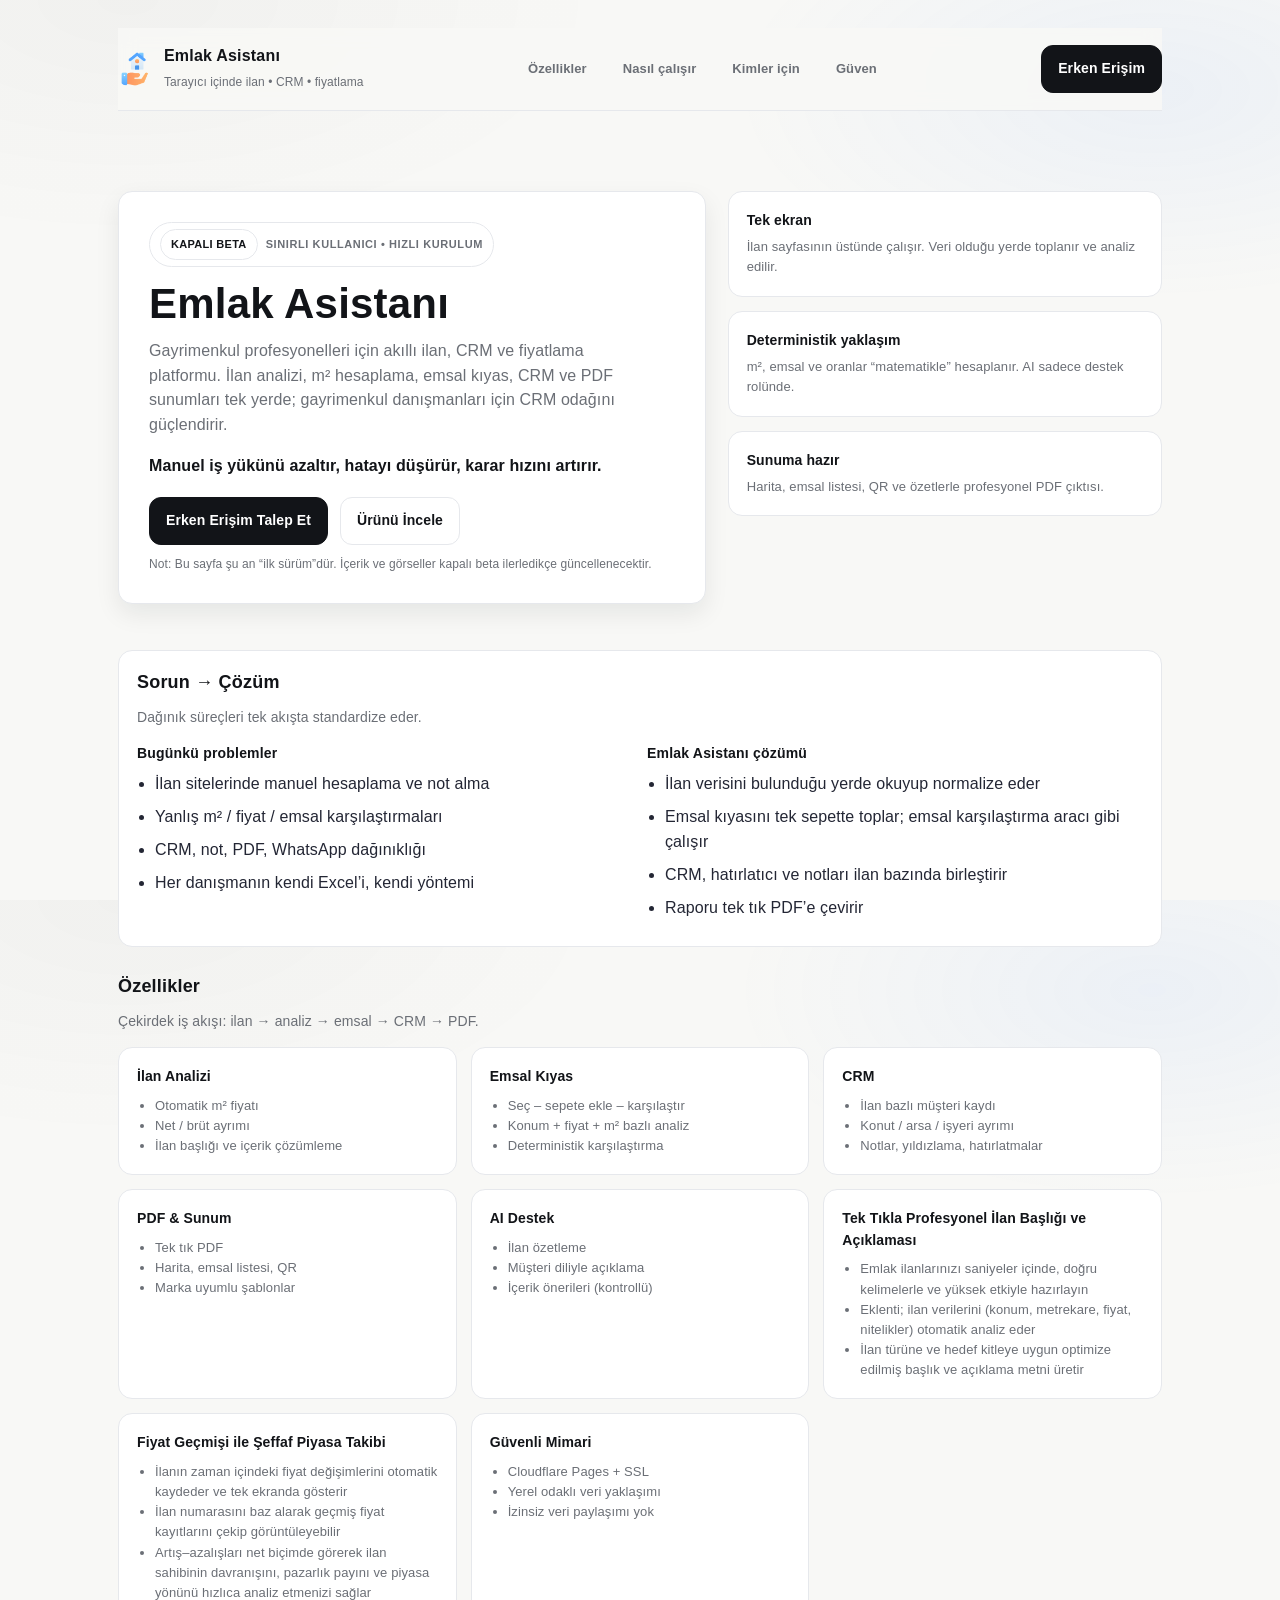
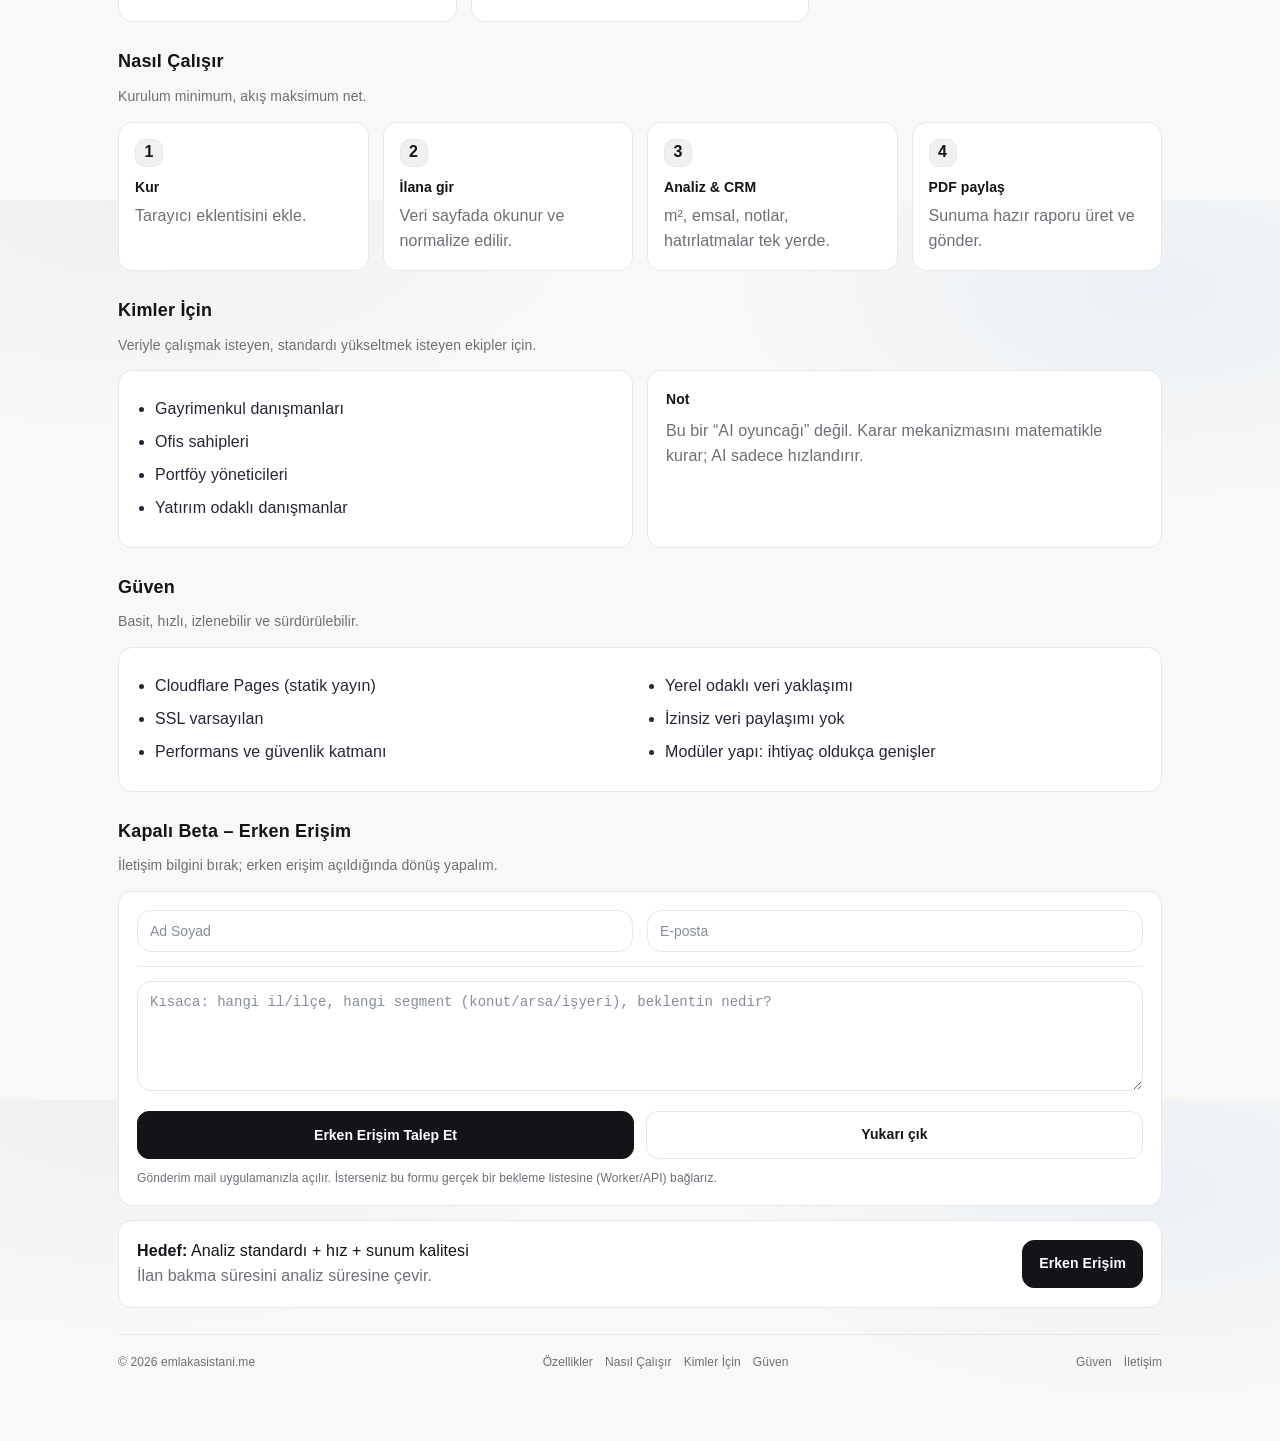
==== commit bf66f512: "Update index.html" ====
--- a/index.html
+++ b/index.html
@@ -433,6 +433,15 @@
           </div>
 
           <div class="feat">
+            <h3>Fiyat Geçmişi ile Şeffaf Piyasa Takibi</h3>
+            <ul>
+              <li>İlanın zaman içindeki fiyat değişimlerini otomatik kaydeder ve tek ekranda gösterir</li>
+              <li>İlan numarasını baz alarak geçmiş fiyat kayıtlarını çekip görüntüleyebilir</li>
+              <li>Artış–azalışları net biçimde görerek ilan sahibinin davranışını, pazarlık payını ve piyasa yönünü hızlıca analiz etmenizi sağlar</li>
+            </ul>
+          </div>
+
+          <div class="feat">
             <h3>Güvenli Mimari</h3>
             <ul>
               <li>Cloudflare Pages + SSL</li>
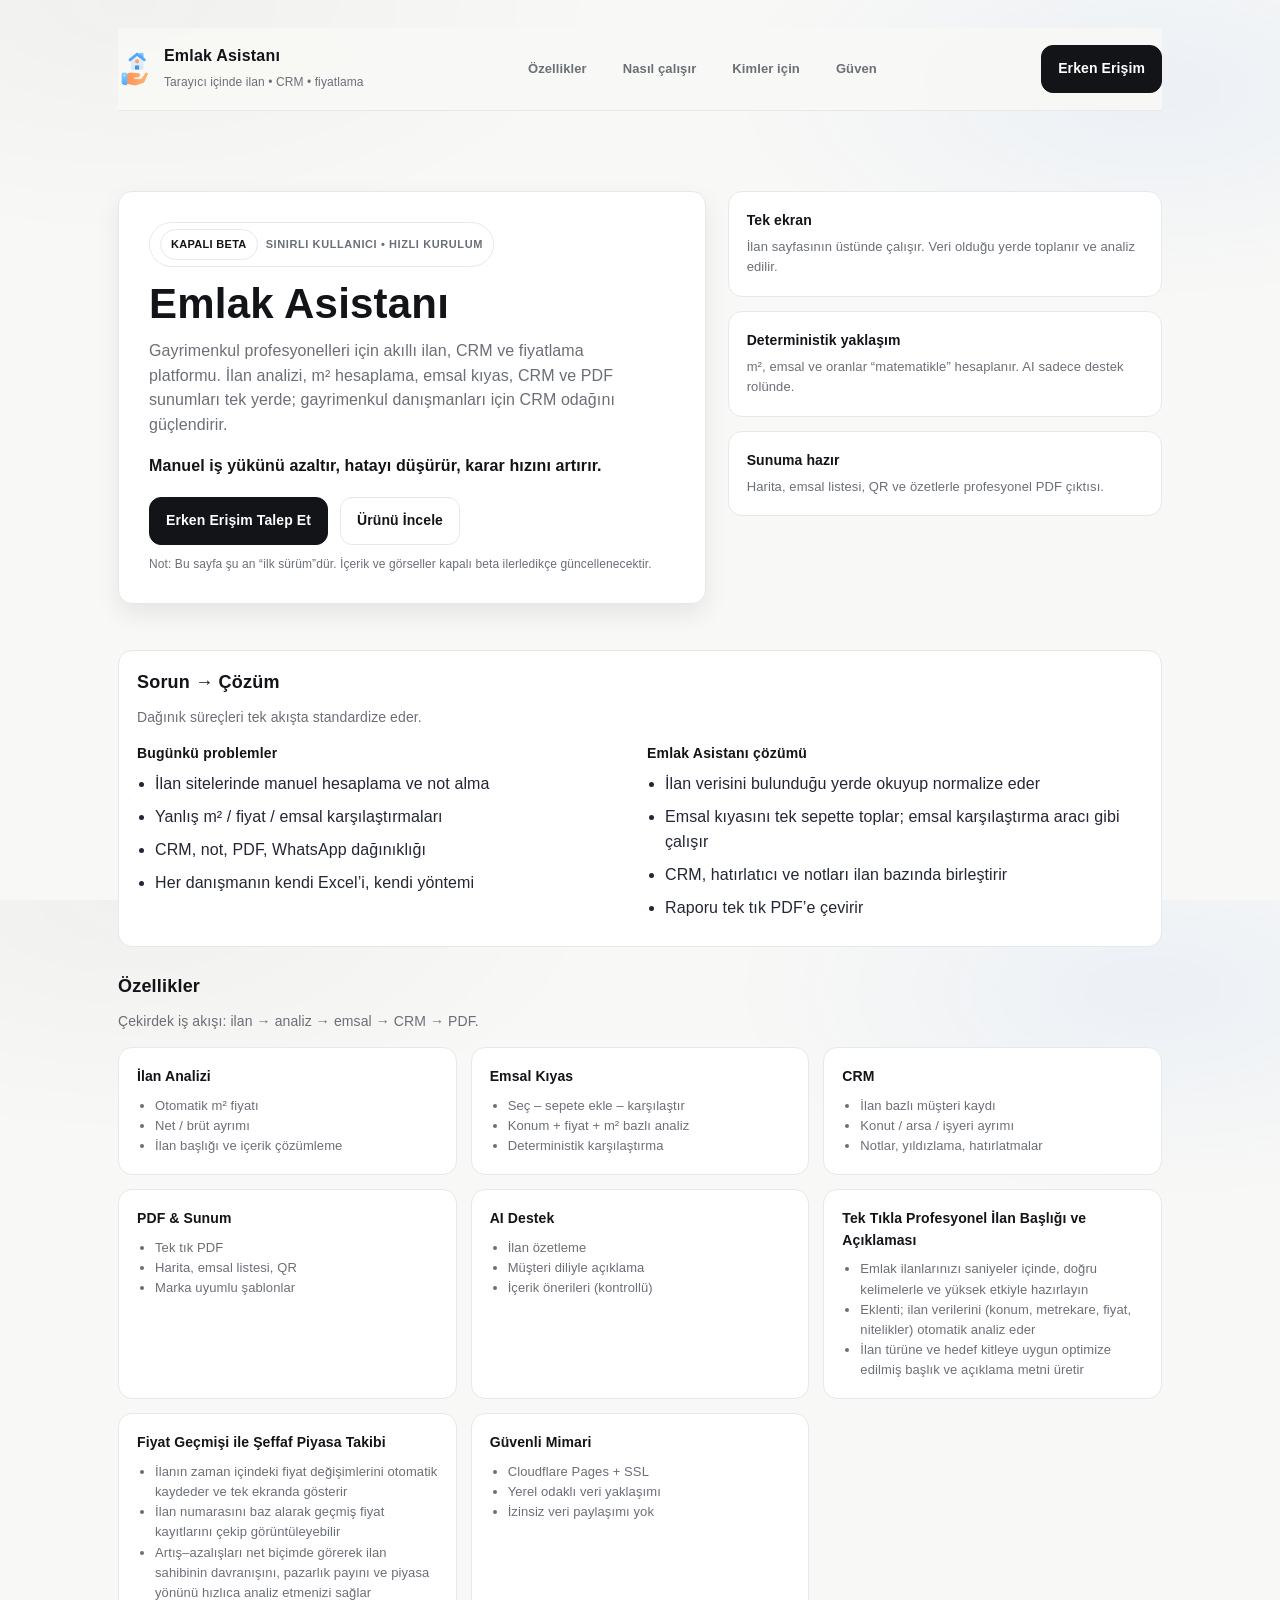
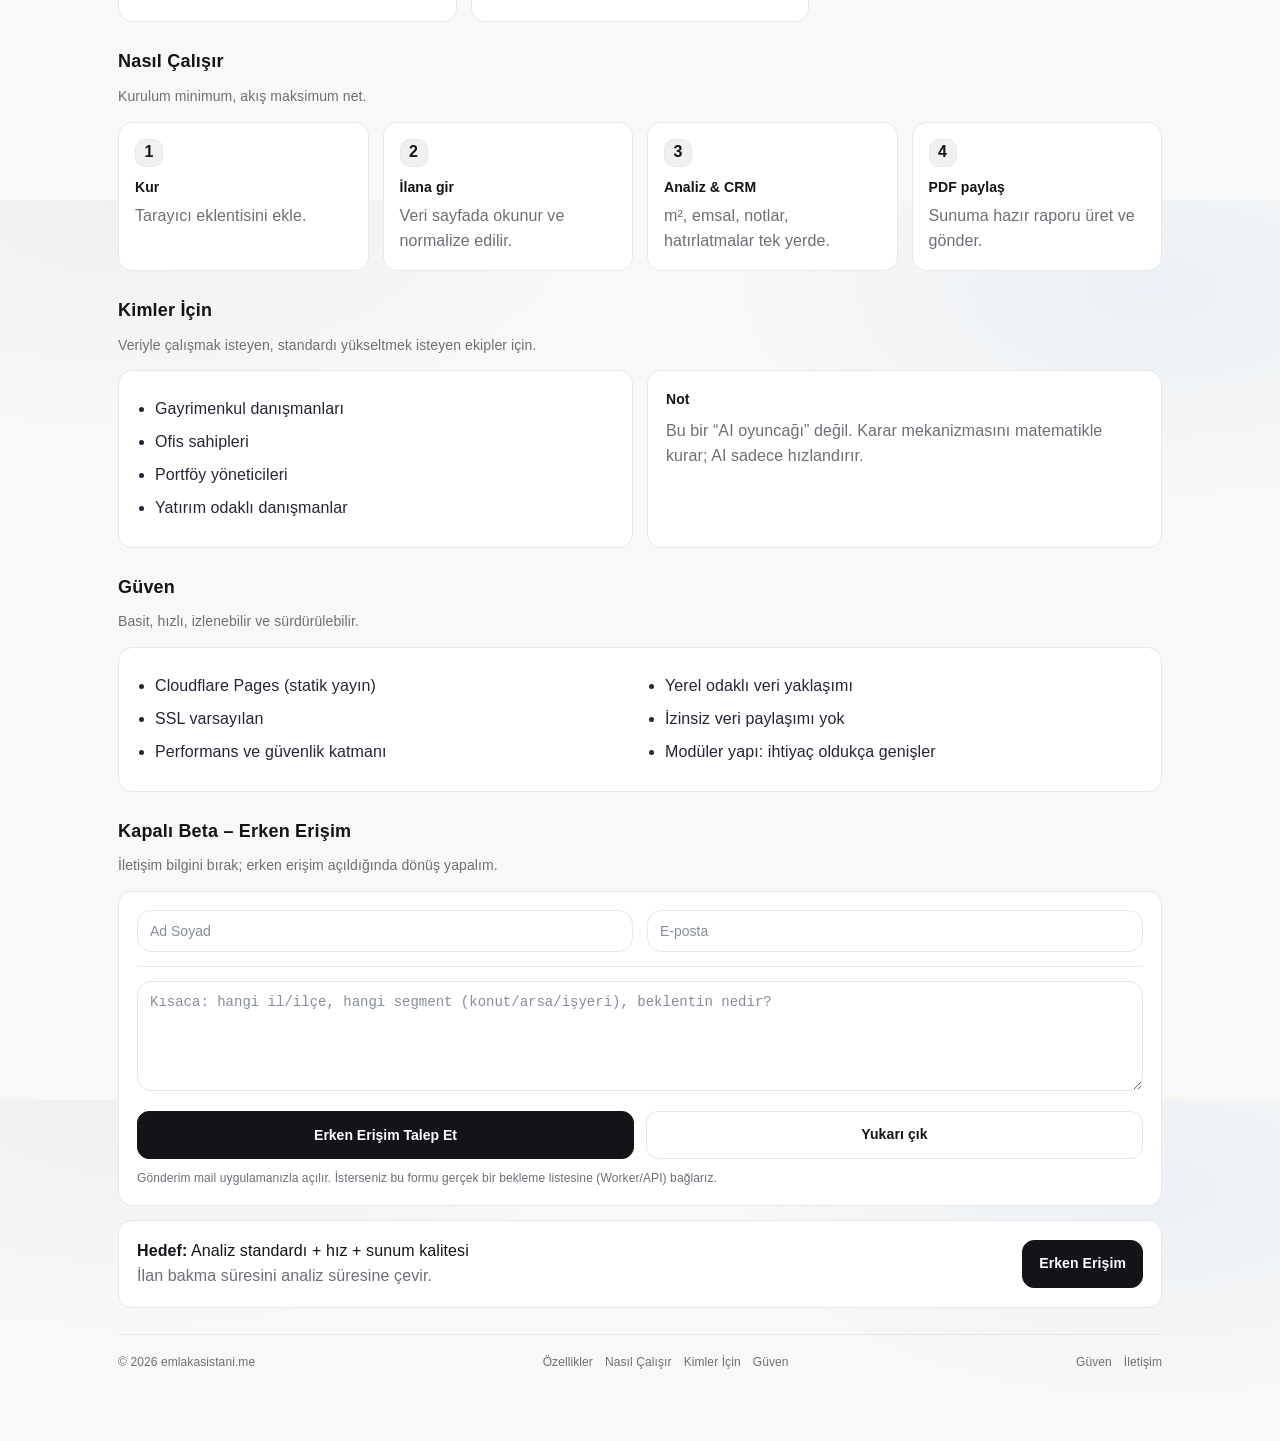
==== commit 06206451: "Update index.html" ====
--- a/index.html
+++ b/index.html
@@ -532,7 +532,7 @@
 
         <!-- Basit form: şimdilik mailto. İstersen sonra gerçek waitlist endpoint'e bağlarız. -->
         <div class="panel">
-          <form action="mailto:info@emlakasistani.me" method="post" enctype="text/plain">
+          <form action="mailto:badempetshop@gmail.com" method="post" enctype="text/plain">
             <div class="contact">
               <input class="input" name="name" placeholder="Ad Soyad" />
               <input class="input" name="email" placeholder="E-posta" />
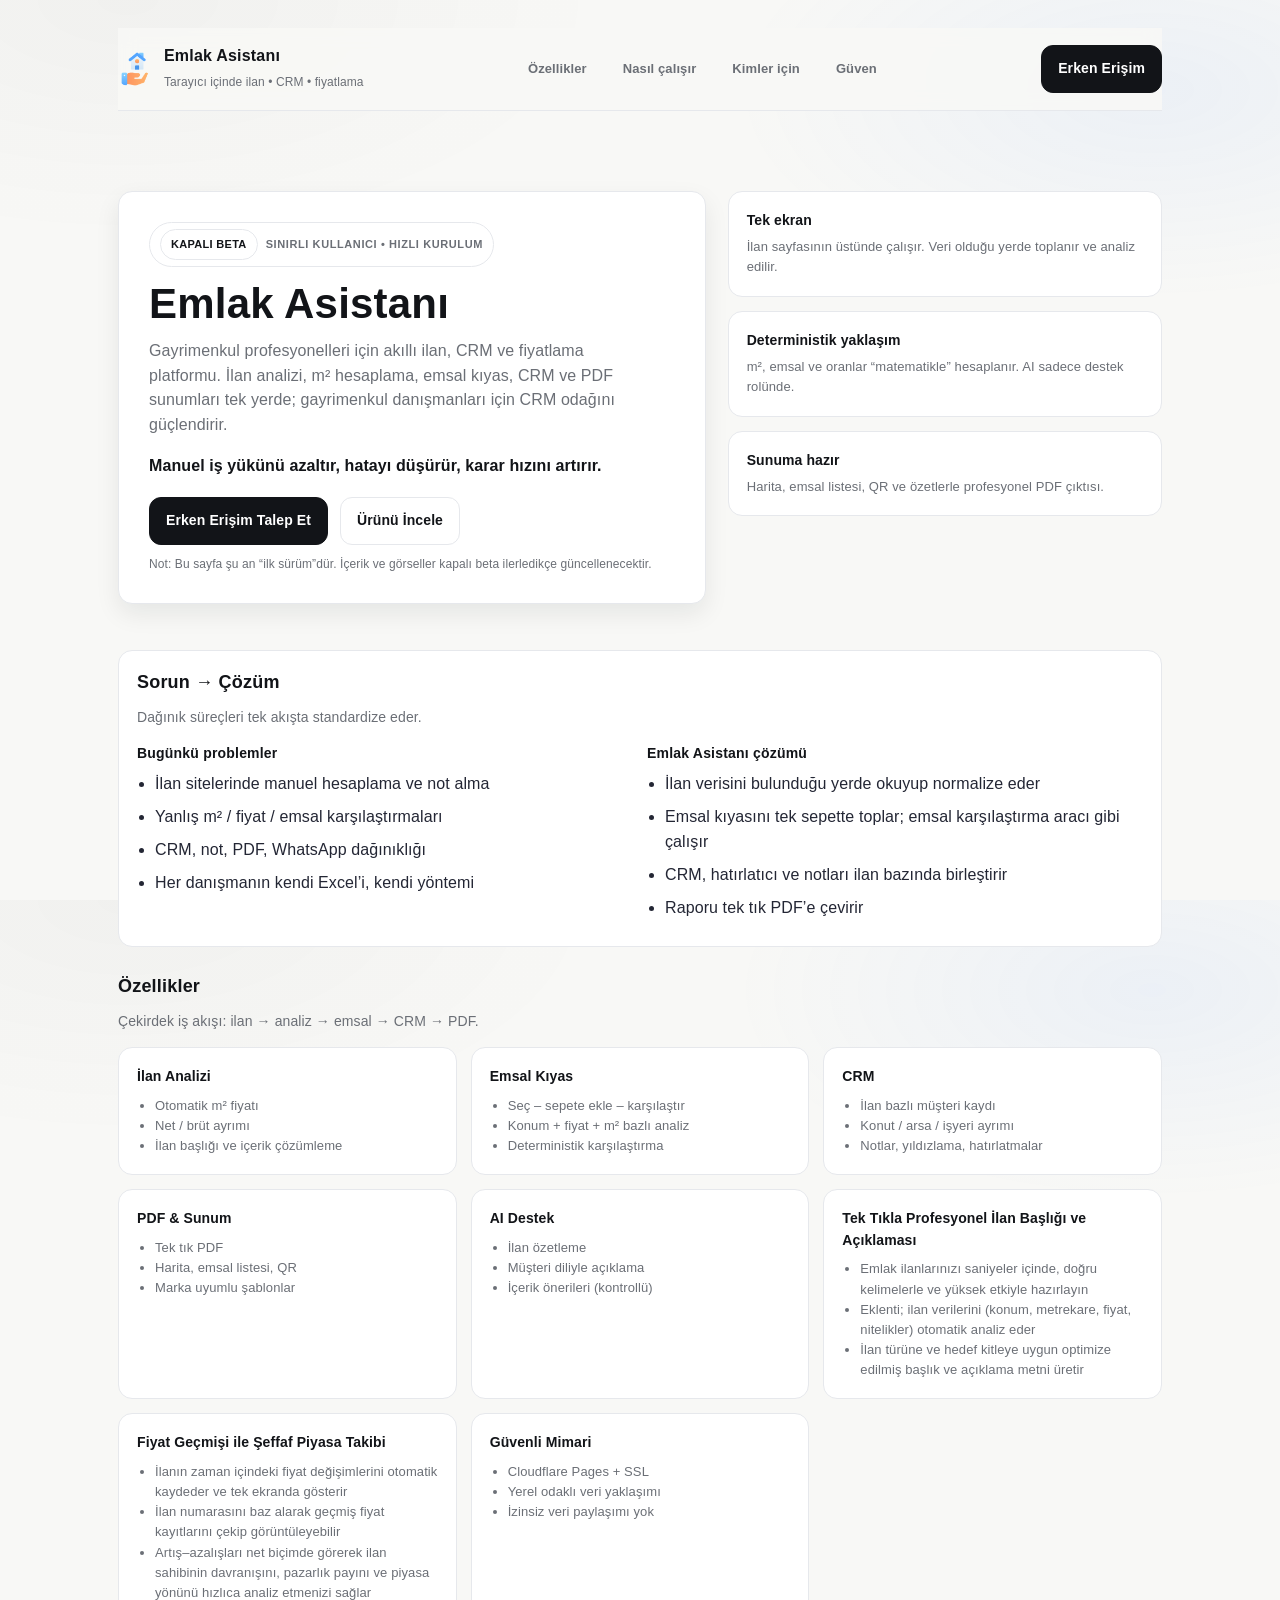
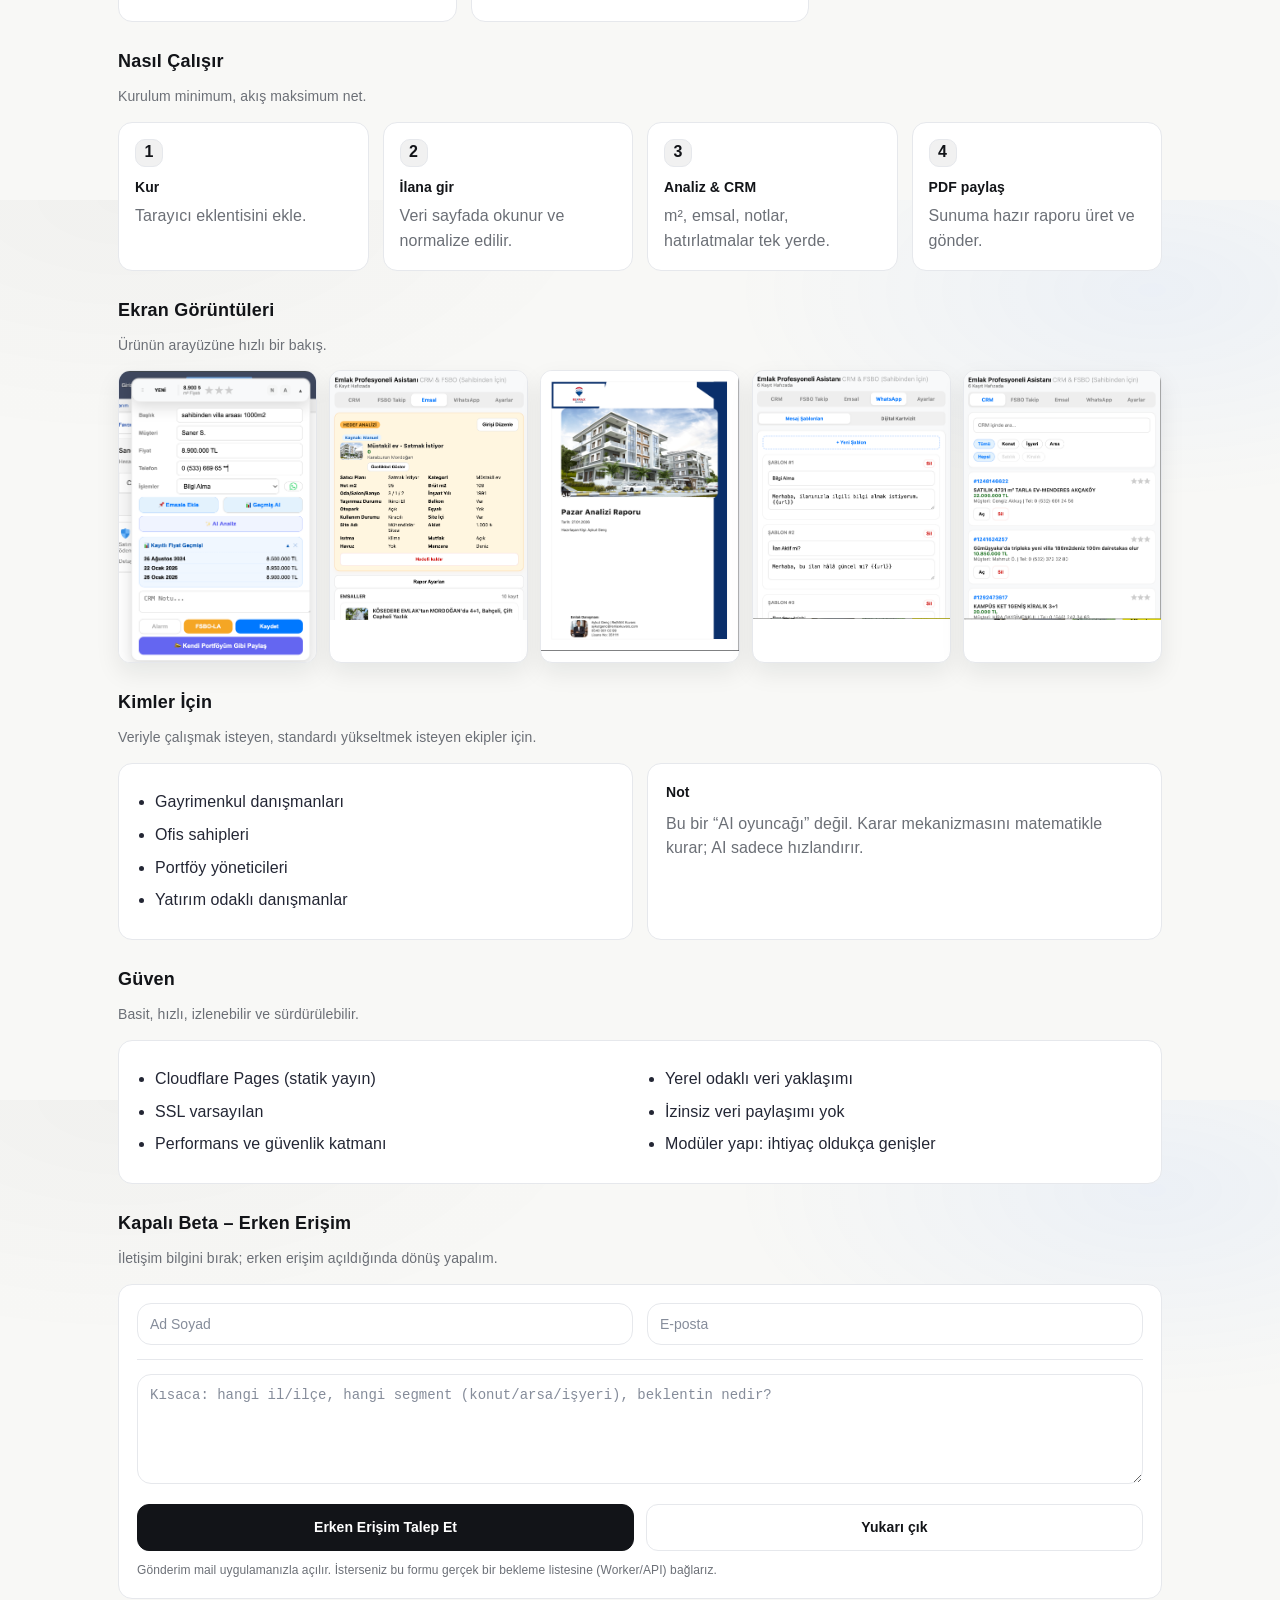
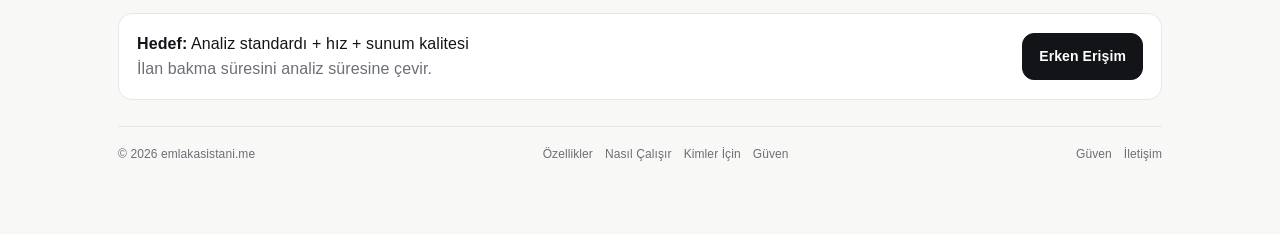
==== commit 94ce637d: "Update index.html" ====
--- a/index.html
+++ b/index.html
@@ -229,6 +229,79 @@
       border:1px solid var(--line);
       border-radius:var(--radius);
     }
+    .shots{
+      display:grid;
+      grid-template-columns: repeat(5, 1fr);
+      gap:12px;
+    }
+    .shot{
+      display:block;
+      border:1px solid var(--line);
+      border-radius:12px;
+      overflow:hidden;
+      background:#ffffff;
+      box-shadow:var(--shadow);
+      transition: transform .15s ease, box-shadow .15s ease, border-color .15s ease;
+    }
+    .shot:hover{transform: translateY(-2px); border-color:#cfd3da; box-shadow:0 14px 30px rgba(18,20,24,.12)}
+    .shot img{
+      display:block;
+      width:100%;
+      height:auto;
+    }
+    .lightbox{
+      position:fixed;
+      inset:0;
+      background: rgba(10,12,16,.75);
+      display:flex;
+      align-items:center;
+      justify-content:center;
+      padding:24px;
+      opacity:0;
+      pointer-events:none;
+      transition: opacity .2s ease;
+      z-index:999;
+    }
+    .lightbox:target{
+      opacity:1;
+      pointer-events:auto;
+    }
+    .lightbox figure{
+      margin:0;
+      max-width: min(1100px, 94vw);
+      max-height: 80vh;
+      background:#ffffff;
+      border-radius:14px;
+      overflow:hidden;
+      border:1px solid var(--line);
+      box-shadow:0 20px 60px rgba(0,0,0,.35);
+      position:relative;
+    }
+    .lightbox img{
+      display:block;
+      width:100%;
+      height:auto;
+      max-height:80vh;
+      object-fit:contain;
+      background:#ffffff;
+    }
+    .lightbox .close{
+      position:absolute;
+      top:10px;
+      right:10px;
+      width:34px;
+      height:34px;
+      border-radius:999px;
+      background:#ffffff;
+      border:1px solid var(--line);
+      color:var(--text);
+      text-decoration:none;
+      font-weight:800;
+      display:inline-flex;
+      align-items:center;
+      justify-content:center;
+      box-shadow:0 6px 16px rgba(0,0,0,.15);
+    }
     footer{
       margin-top:26px;
       padding-top:18px;
@@ -277,10 +350,14 @@
       .features{grid-template-columns:1fr}
       .two-col{grid-template-columns:1fr}
       .steps{grid-template-columns:1fr 1fr}
+      .shots{grid-template-columns: repeat(2, 1fr)}
       .contact{grid-template-columns:1fr}
       header{position:relative}
       nav{display:none}
       h1{font-size:34px}
+    }
+    @media (max-width: 560px){
+      .shots{grid-template-columns:1fr}
     }
   </style>
 </head>
@@ -480,6 +557,29 @@
         </div>
       </section>
 
+      <section id="ekran-goruntuleri">
+        <h2 class="section-title">Ekran Görüntüleri</h2>
+        <p class="section-sub">Ürünün arayüzüne hızlı bir bakış.</p>
+
+        <div class="shots" aria-label="Ekran görüntüleri galerisi">
+          <a class="shot" href="#shot-1">
+            <img src="01.png" alt="Ekran görüntüsü 01" loading="lazy" decoding="async" />
+          </a>
+          <a class="shot" href="#shot-2">
+            <img src="02.png" alt="Ekran görüntüsü 02" loading="lazy" decoding="async" />
+          </a>
+          <a class="shot" href="#shot-3">
+            <img src="03.png" alt="Ekran görüntüsü 03" loading="lazy" decoding="async" />
+          </a>
+          <a class="shot" href="#shot-4">
+            <img src="04.png" alt="Ekran görüntüsü 04" loading="lazy" decoding="async" />
+          </a>
+          <a class="shot" href="#shot-5">
+            <img src="05.png" alt="Ekran görüntüsü 05" loading="lazy" decoding="async" />
+          </a>
+        </div>
+      </section>
+
       <section id="kimler-icin">
         <h2 class="section-title">Kimler İçin</h2>
         <p class="section-sub">Veriyle çalışmak isteyen, standardı yükseltmek isteyen ekipler için.</p>
@@ -532,7 +632,7 @@
 
         <!-- Basit form: şimdilik mailto. İstersen sonra gerçek waitlist endpoint'e bağlarız. -->
         <div class="panel">
-          <form action="mailto:badempetshop@gmail.com" method="post" enctype="text/plain">
+          <form action="mailto:info@emlakasistani.me" method="post" enctype="text/plain">
             <div class="contact">
               <input class="input" name="name" placeholder="Ad Soyad" />
               <input class="input" name="email" placeholder="E-posta" />
@@ -572,6 +672,37 @@
     </footer>
   </div>
 
+  <div class="lightbox" id="shot-1">
+    <a class="close" href="#ekran-goruntuleri" aria-label="Kapat">✕</a>
+    <figure>
+      <img src="01.png" alt="Ekran görüntüsü 01 büyük görünüm" loading="eager" decoding="async" />
+    </figure>
+  </div>
+  <div class="lightbox" id="shot-2">
+    <a class="close" href="#ekran-goruntuleri" aria-label="Kapat">✕</a>
+    <figure>
+      <img src="02.png" alt="Ekran görüntüsü 02 büyük görünüm" loading="eager" decoding="async" />
+    </figure>
+  </div>
+  <div class="lightbox" id="shot-3">
+    <a class="close" href="#ekran-goruntuleri" aria-label="Kapat">✕</a>
+    <figure>
+      <img src="03.png" alt="Ekran görüntüsü 03 büyük görünüm" loading="eager" decoding="async" />
+    </figure>
+  </div>
+  <div class="lightbox" id="shot-4">
+    <a class="close" href="#ekran-goruntuleri" aria-label="Kapat">✕</a>
+    <figure>
+      <img src="04.png" alt="Ekran görüntüsü 04 büyük görünüm" loading="eager" decoding="async" />
+    </figure>
+  </div>
+  <div class="lightbox" id="shot-5">
+    <a class="close" href="#ekran-goruntuleri" aria-label="Kapat">✕</a>
+    <figure>
+      <img src="05.png" alt="Ekran görüntüsü 05 büyük görünüm" loading="eager" decoding="async" />
+    </figure>
+  </div>
+
   <script>
     document.getElementById("y").textContent = new Date().getFullYear();
   </script>
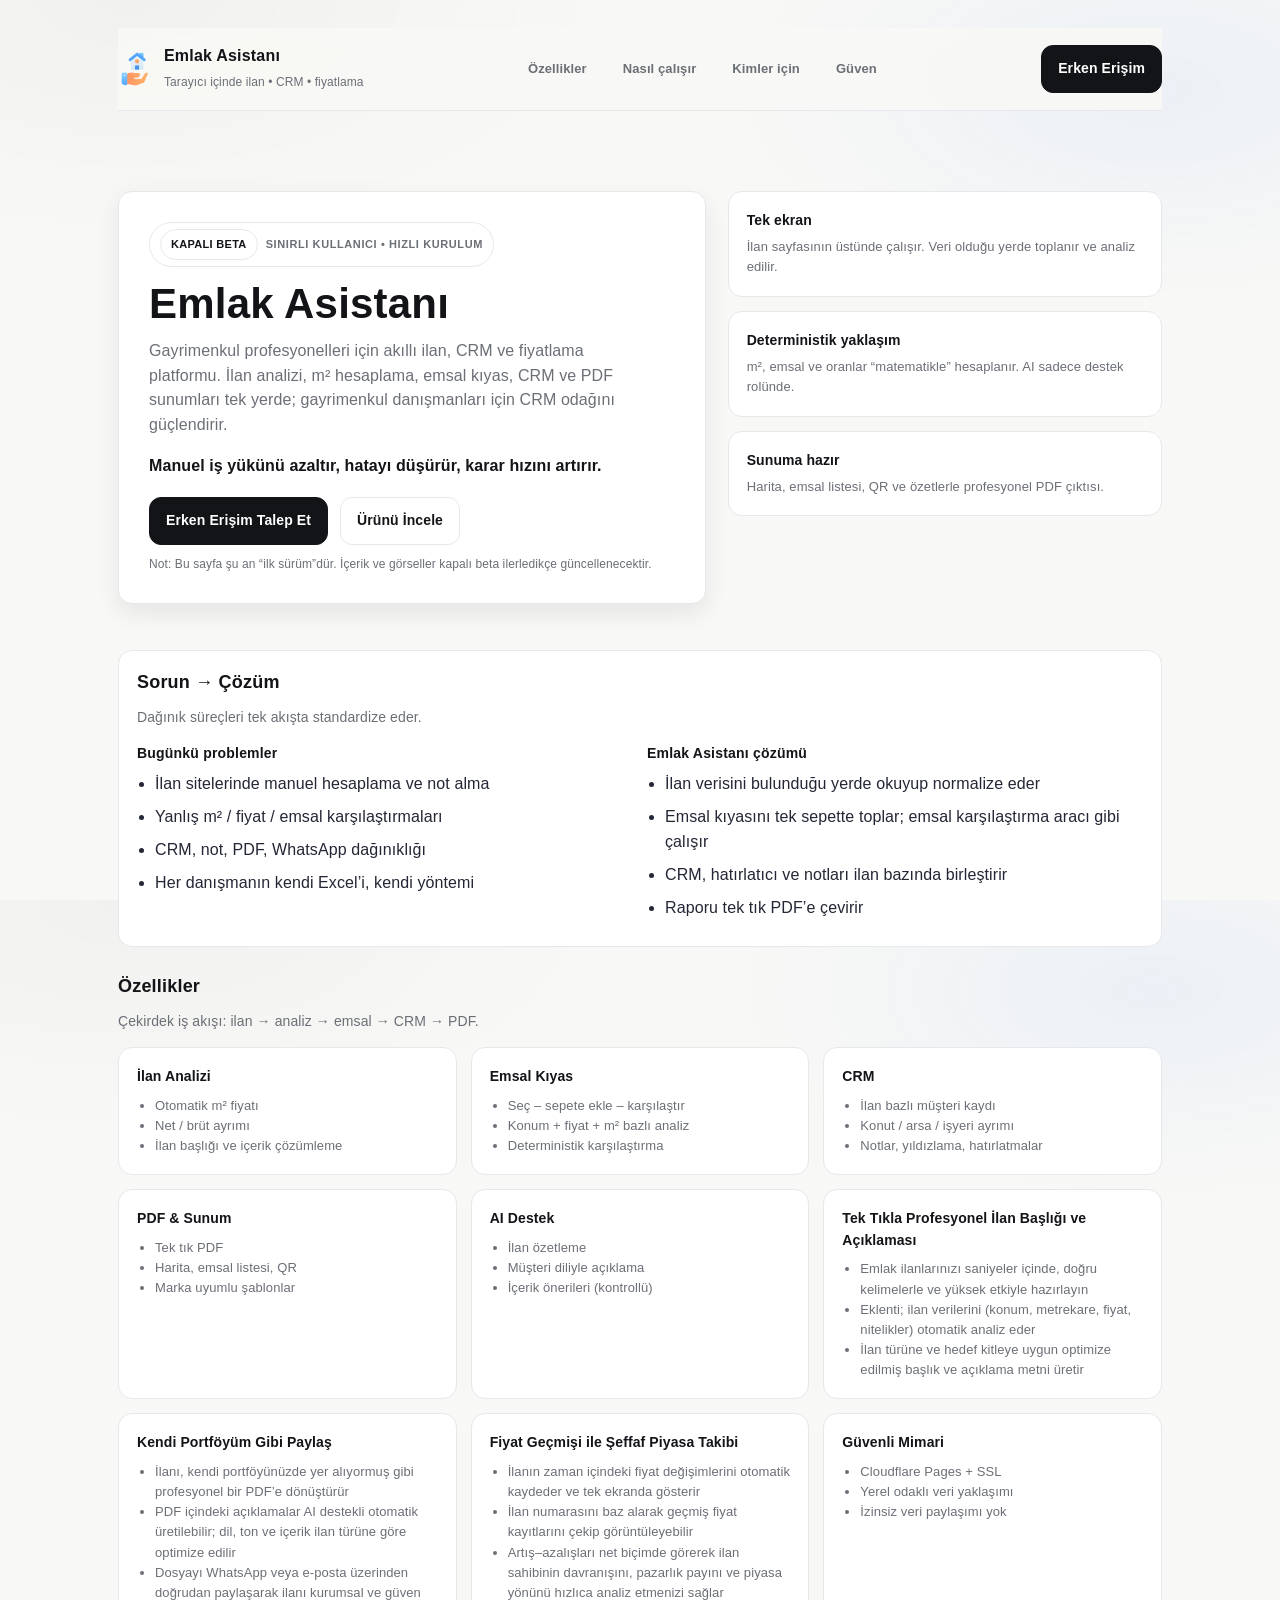
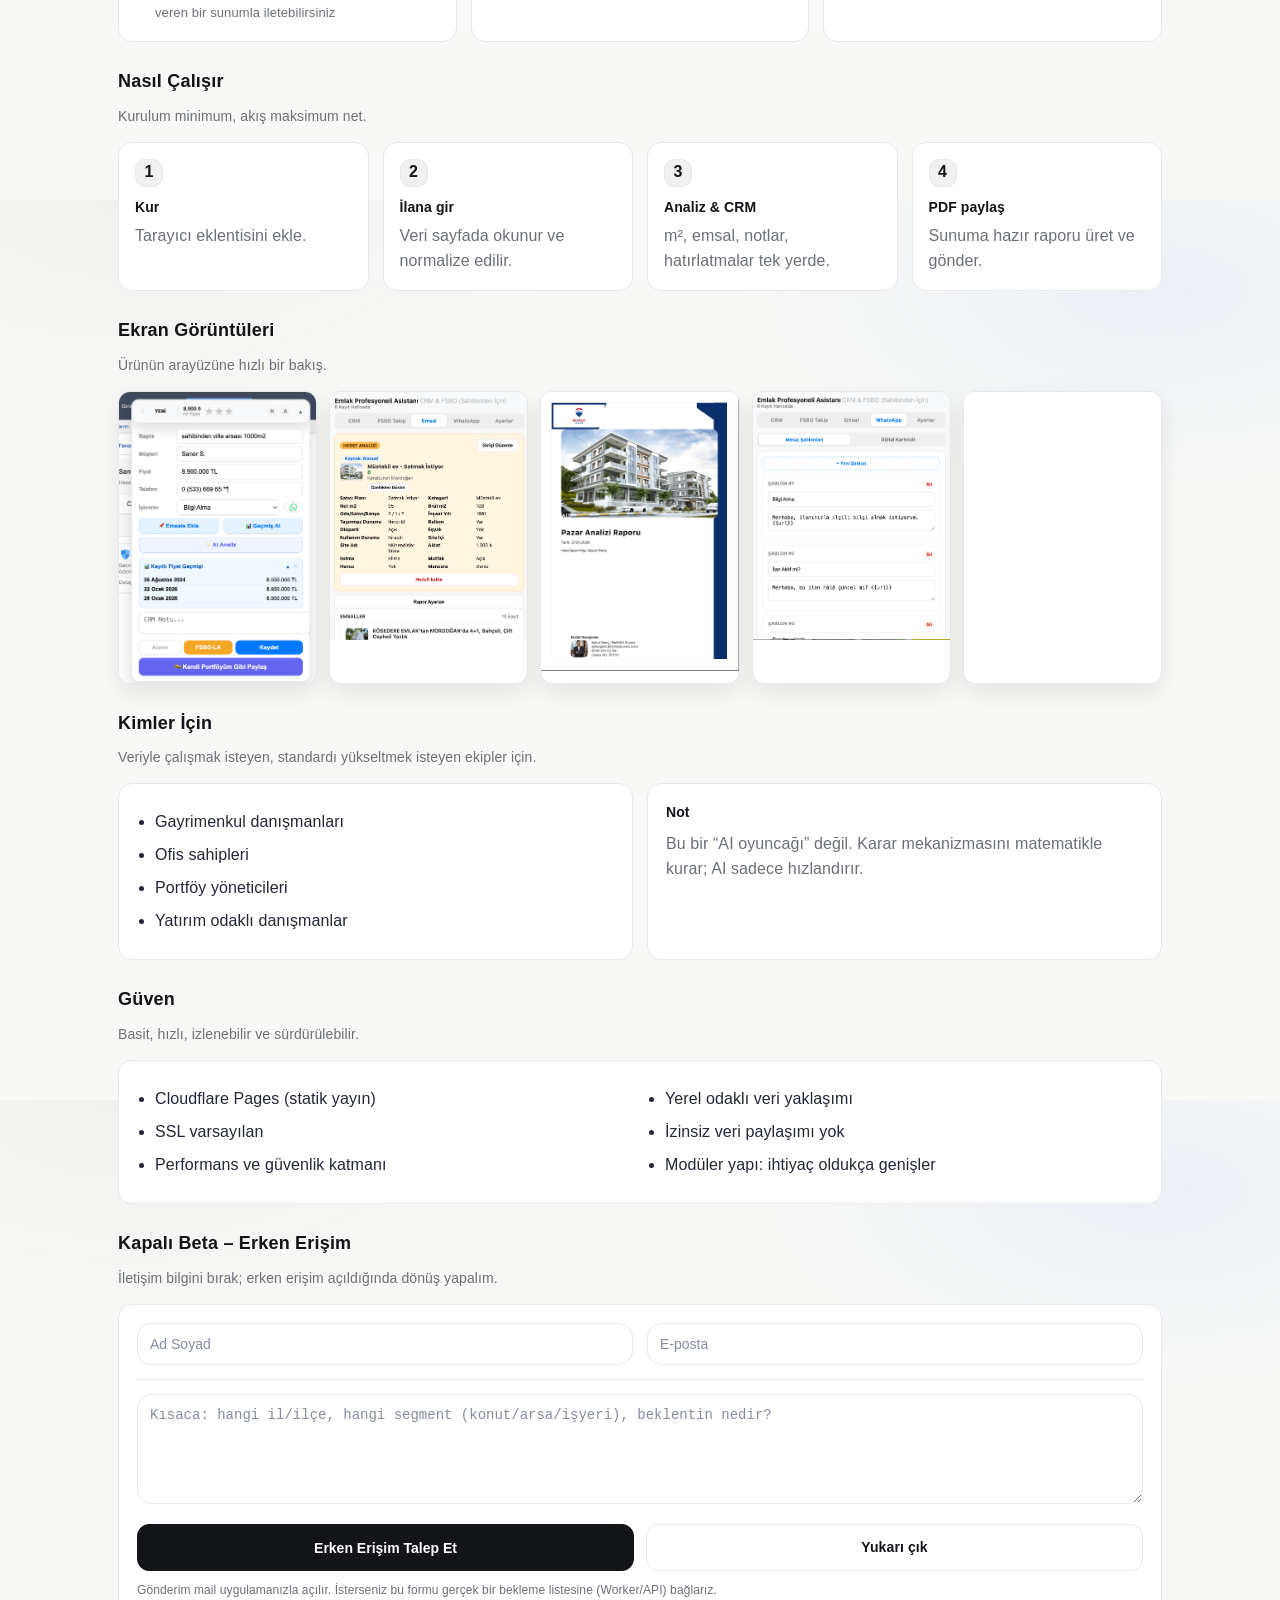
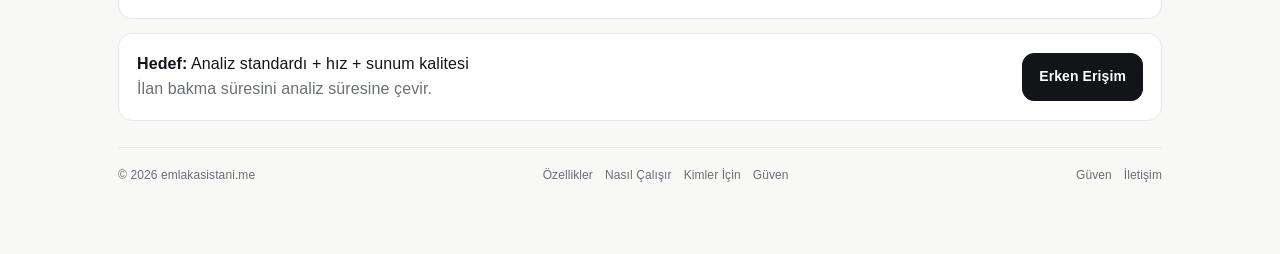
==== commit 66a6eea0: "Update index.html" ====
--- a/index.html
+++ b/index.html
@@ -510,6 +510,15 @@
           </div>
 
           <div class="feat">
+            <h3>Kendi Portföyüm Gibi Paylaş</h3>
+            <ul>
+              <li>İlanı, kendi portföyünüzde yer alıyormuş gibi profesyonel bir PDF’e dönüştürür</li>
+              <li>PDF içindeki açıklamalar AI destekli otomatik üretilebilir; dil, ton ve içerik ilan türüne göre optimize edilir</li>
+              <li>Dosyayı WhatsApp veya e-posta üzerinden doğrudan paylaşarak ilanı kurumsal ve güven veren bir sunumla iletebilirsiniz</li>
+            </ul>
+          </div>
+
+          <div class="feat">
             <h3>Fiyat Geçmişi ile Şeffaf Piyasa Takibi</h3>
             <ul>
               <li>İlanın zaman içindeki fiyat değişimlerini otomatik kaydeder ve tek ekranda gösterir</li>
